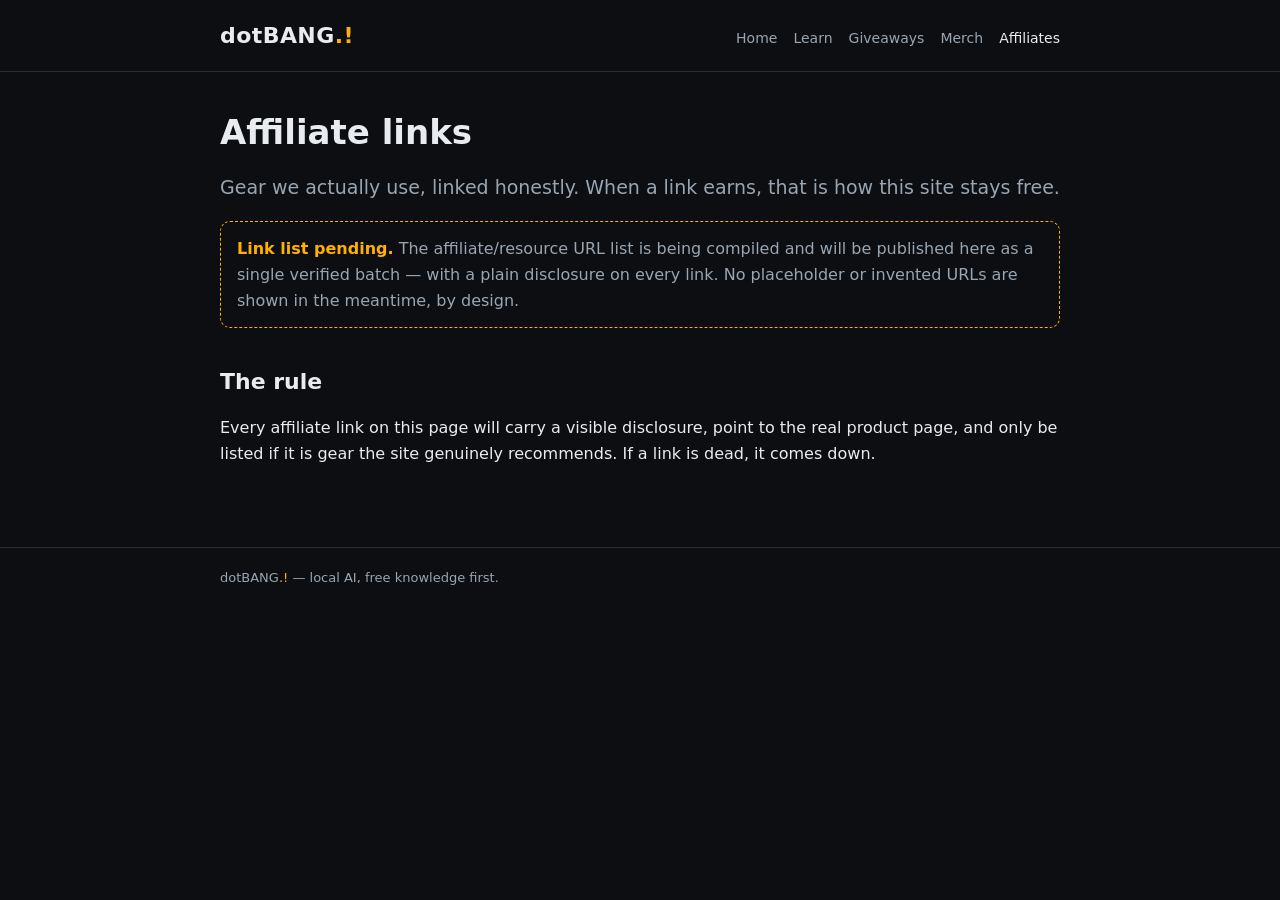
==== pages/affiliates.html @ d1166c60 "dotBANG scaffold: home, learn, affiliates, giveaways, merch + Pages deploy" ====
<!doctype html>
<html lang="en">
<head>
<meta charset="utf-8">
<meta name="viewport" content="width=device-width, initial-scale=1">
<title>Affiliate links — dotBANG</title>
<meta name="description" content="Affiliate links that support dotBANG. List pending compilation.">
<link rel="icon" type="image/svg+xml" href="../assets/favicon.svg">
<link rel="stylesheet" href="../assets/style.css">
</head>
<body>
<header class="site">
  <div class="wrap">
    <a class="brand" href="../index.html">dotBANG<span class="mark">.!</span></a>
    <nav>
      <a href="../index.html">Home</a>
      <a href="learn.html">Learn</a>
      <a href="giveaways.html">Giveaways</a>
      <a href="merch.html">Merch</a>
      <a href="affiliates.html" aria-current="page">Affiliates</a>
    </nav>
  </div>
</header>
<main class="wrap">
  <h1>Affiliate links</h1>
  <p class="lede">Gear we actually use, linked honestly. When a link earns, that is how this site stays free.</p>

  <div class="todo">
    <strong>Link list pending.</strong> The affiliate/resource URL list is being compiled and will be published here as a single verified batch — with a plain disclosure on every link. No placeholder or invented URLs are shown in the meantime, by design.
  </div>

  <h2>The rule</h2>
  <p>Every affiliate link on this page will carry a visible disclosure, point to the real product page, and only be listed if it is gear the site genuinely recommends. If a link is dead, it comes down.</p>
</main>
<footer class="site">
  <div class="wrap">dotBANG<span style="color:var(--accent)">.!</span> — local AI, free knowledge first.</div>
</footer>
</body>
</html>
---- assets/style.css ----
/* dotBANG — plain CSS, no framework, no build step. */
:root {
  --bg: #0c0e12;
  --panel: #14181f;
  --ink: #e8ecf1;
  --muted: #9aa5b1;
  --accent: #ffb000;
  --line: #262d38;
  --max: 880px;
}
* { box-sizing: border-box; }
body {
  margin: 0; background: var(--bg); color: var(--ink);
  font: 16px/1.6 system-ui, -apple-system, "Segoe UI", sans-serif;
}
a { color: var(--accent); }
.wrap { max-width: var(--max); margin: 0 auto; padding: 0 20px 64px; }
header.site {
  border-bottom: 1px solid var(--line);
  padding: 18px 0;
}
header.site .wrap { display: flex; align-items: baseline; gap: 16px; padding-bottom: 0; }
.brand { font-weight: 800; font-size: 22px; letter-spacing: .02em; color: var(--ink); text-decoration: none; }
.brand .mark { color: var(--accent); }
nav { margin-left: auto; display: flex; gap: 16px; flex-wrap: wrap; }
nav a { color: var(--muted); text-decoration: none; font-size: 14px; }
nav a:hover, nav a[aria-current="page"] { color: var(--ink); }
h1 { font-size: 34px; line-height: 1.2; margin: 40px 0 12px; }
h2 { font-size: 22px; margin: 36px 0 8px; }
.lede { font-size: 19px; color: var(--muted); }
.card {
  background: var(--panel); border: 1px solid var(--line);
  border-radius: 10px; padding: 16px 18px; margin: 14px 0;
}
.card h3 { margin: 0 0 6px; font-size: 17px; }
.card p { margin: 0; color: var(--muted); }
.todo {
  border: 1px dashed var(--accent); border-radius: 10px;
  padding: 14px 16px; color: var(--muted); margin: 14px 0;
}
.todo strong { color: var(--accent); }
footer.site { border-top: 1px solid var(--line); padding: 20px 0; color: var(--muted); font-size: 13px; }
code { background: var(--panel); padding: 1px 6px; border-radius: 4px; font-size: 14px; }
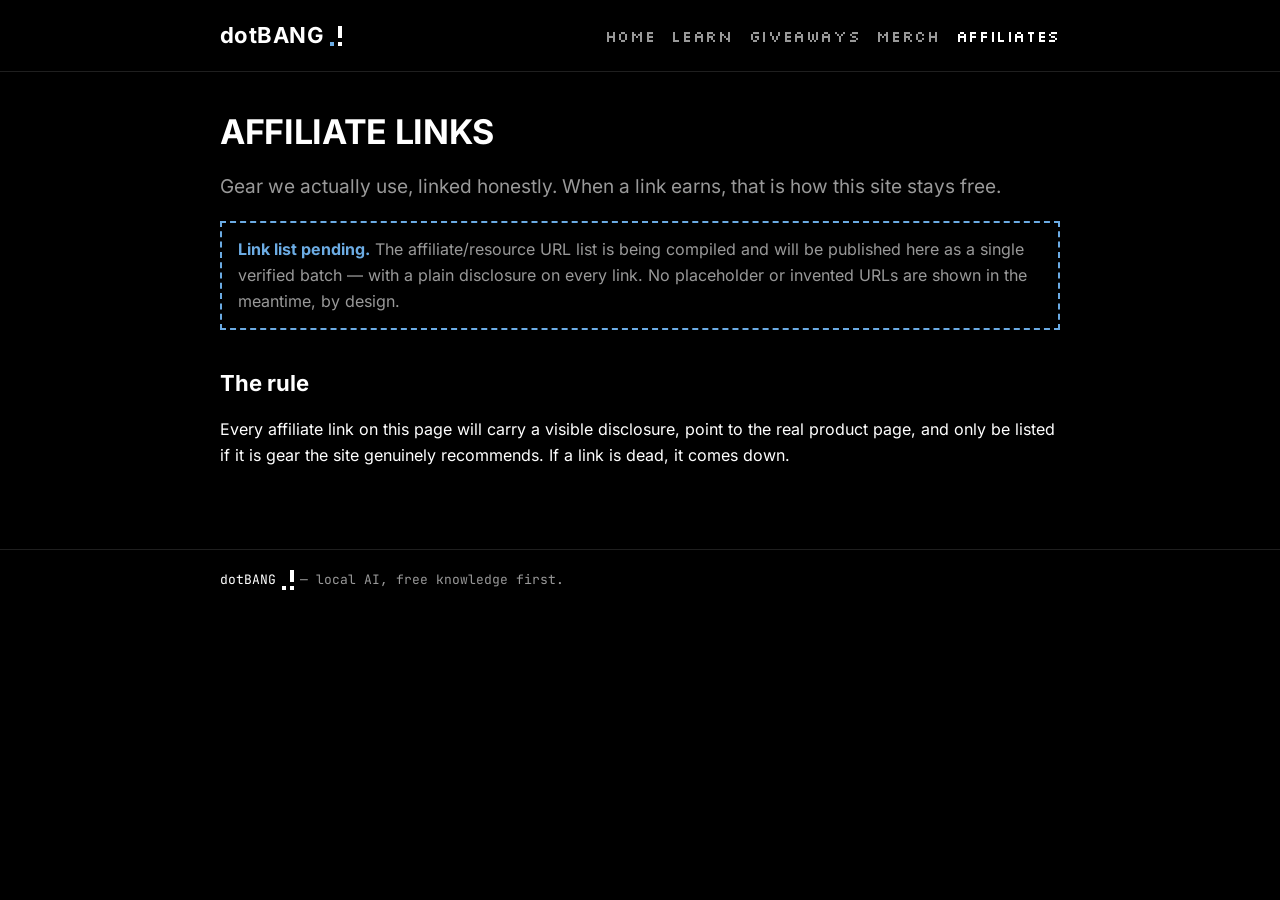
==== commit 5c057346: "Apply dotBANG palette tokens and ship the .! mark as a real asset Palette, per DOTBANG-DESIGN-LANGUA" ====
--- a/pages/affiliates.html
+++ b/pages/affiliates.html
@@ -3,6 +3,7 @@
 <head>
 <meta charset="utf-8">
 <meta name="viewport" content="width=device-width, initial-scale=1">
+<meta name="theme-color" content="#000000">
 <title>Affiliate links — dotBANG</title>
 <meta name="description" content="Affiliate links that support dotBANG. List pending compilation.">
 <link rel="icon" type="image/svg+xml" href="../assets/favicon.svg">
@@ -11,7 +12,7 @@
 <body>
 <header class="site">
   <div class="wrap">
-    <a class="brand" href="../index.html">dotBANG<span class="mark">.!</span></a>
+    <a class="brand" href="../index.html">dotBANG<img class="mark" src="../assets/brand/mark-signal.svg" width="12" height="20" alt=""></a>
     <nav>
       <a href="../index.html">Home</a>
       <a href="learn.html">Learn</a>
@@ -33,7 +34,10 @@
   <p>Every affiliate link on this page will carry a visible disclosure, point to the real product page, and only be listed if it is gear the site genuinely recommends. If a link is dead, it comes down.</p>
 </main>
 <footer class="site">
-  <div class="wrap">dotBANG<span style="color:var(--accent)">.!</span> — local AI, free knowledge first.</div>
+  <div class="wrap">
+    <span class="footer-brand">dotBANG<img class="mark" src="../assets/brand/mark.svg" width="12" height="20" alt=""></span>
+    <span>— local AI, free knowledge first.</span>
+  </div>
 </footer>
 </body>
 </html>
--- a/assets/style.css
+++ b/assets/style.css
@@ -1,43 +1,110 @@
-/* dotBANG — plain CSS, no framework, no build step. */
+/* dotBANG — plain CSS, no framework, no build step.
+   Palette, type and geometry follow DOTBANG-DESIGN-LANGUAGE-2026-11-04.md
+   (§2 tokens, §3.1 module grid, §3.4 type stack, §6 token diff).
+   Three values only: #000000 field, #FFFFFF ink, #6CACE4 signal.
+   Alpha steps of those three are allowed. No radius, no blur, no glow. */
+
+@font-face {
+  font-family: "Inter";
+  src: url("fonts/inter-latin-var.woff2") format("woff2");
+  font-weight: 400 700;
+  font-style: normal;
+  font-display: swap;
+}
+@font-face {
+  font-family: "JetBrains Mono";
+  src: url("fonts/jetbrains-mono-latin-var.woff2") format("woff2");
+  font-weight: 400 700;
+  font-style: normal;
+  font-display: swap;
+}
+@font-face {
+  font-family: "Silkscreen";
+  src: url("fonts/silkscreen-400-latin.woff2") format("woff2");
+  font-weight: 400;
+  font-style: normal;
+  font-display: swap;
+}
+@font-face {
+  font-family: "Silkscreen";
+  src: url("fonts/silkscreen-700-latin.woff2") format("woff2");
+  font-weight: 700;
+  font-style: normal;
+  font-display: swap;
+}
+
 :root {
-  --bg: #0c0e12;
-  --panel: #14181f;
-  --ink: #e8ecf1;
-  --muted: #9aa5b1;
-  --accent: #ffb000;
-  --line: #262d38;
-  --max: 880px;
+  --db-field: #000000;
+  --db-ink: #ffffff;
+  --db-signal: #6cace4;
+  --db-muted: rgba(255, 255, 255, .6);
+  --db-hairline: rgba(255, 255, 255, .12);
+  --db-fill: rgba(255, 255, 255, .06);
+  --db-max: 880px;
+  --db-step: 160ms;
 }
 * { box-sizing: border-box; }
 body {
-  margin: 0; background: var(--bg); color: var(--ink);
-  font: 16px/1.6 system-ui, -apple-system, "Segoe UI", sans-serif;
+  margin: 0; background: var(--db-field); color: var(--db-ink);
+  font: 16px/1.6 "Inter", sans-serif;
+  -webkit-font-smoothing: antialiased;
 }
-a { color: var(--accent); }
-.wrap { max-width: var(--max); margin: 0 auto; padding: 0 20px 64px; }
+a { color: var(--db-signal); text-decoration-thickness: 2px; text-underline-offset: 2px; }
+a:hover { color: var(--db-ink); }
+:focus-visible { outline: 2px solid var(--db-signal); outline-offset: 2px; }
+.wrap { max-width: var(--db-max); margin: 0 auto; padding: 0 20px 64px; }
 header.site {
-  border-bottom: 1px solid var(--line);
+  border-bottom: 1px solid var(--db-hairline);
   padding: 18px 0;
 }
-header.site .wrap { display: flex; align-items: baseline; gap: 16px; padding-bottom: 0; }
-.brand { font-weight: 800; font-size: 22px; letter-spacing: .02em; color: var(--ink); text-decoration: none; }
-.brand .mark { color: var(--accent); }
+header.site .wrap { display: flex; align-items: center; gap: 16px; row-gap: 12px; flex-wrap: wrap; padding-bottom: 0; }
+.brand {
+  font-weight: 800; font-size: 22px; letter-spacing: .02em;
+  color: var(--db-ink); text-decoration: none;
+  display: inline-flex; align-items: center; gap: 6px;
+}
+/* The mark is an asset, not two typed characters: fixed 12x20 on the 4px module. */
+.brand .mark, footer.site .mark { display: block; width: 12px; height: 20px; flex: none; }
 nav { margin-left: auto; display: flex; gap: 16px; flex-wrap: wrap; }
-nav a { color: var(--muted); text-decoration: none; font-size: 14px; }
-nav a:hover, nav a[aria-current="page"] { color: var(--ink); }
-h1 { font-size: 34px; line-height: 1.2; margin: 40px 0 12px; }
+nav a {
+  color: var(--db-muted); text-decoration: none;
+  font-family: "Silkscreen", monospace; font-size: 16px; font-weight: 400;
+  letter-spacing: .04em; text-transform: uppercase; line-height: 1;
+}
+nav a:hover, nav a[aria-current="page"] { color: var(--db-ink); }
+h1 { font-size: 34px; line-height: 1.2; margin: 40px 0 12px; letter-spacing: -.01em; text-transform: uppercase; }
 h2 { font-size: 22px; margin: 36px 0 8px; }
-.lede { font-size: 19px; color: var(--muted); }
+h3 { font-size: 17px; }
+.lede { font-size: 19px; color: var(--db-muted); }
 .card {
-  background: var(--panel); border: 1px solid var(--line);
-  border-radius: 10px; padding: 16px 18px; margin: 14px 0;
+  background: transparent; border: 1px solid var(--db-hairline);
+  border-radius: 0; padding: 16px 18px; margin: 14px 0;
 }
 .card h3 { margin: 0 0 6px; font-size: 17px; }
-.card p { margin: 0; color: var(--muted); }
+.card p { margin: 0; color: var(--db-muted); }
 .todo {
-  border: 1px dashed var(--accent); border-radius: 10px;
-  padding: 14px 16px; color: var(--muted); margin: 14px 0;
+  border: 2px dashed var(--db-signal); border-radius: 0;
+  padding: 14px 16px; color: var(--db-muted); margin: 14px 0;
 }
-.todo strong { color: var(--accent); }
-footer.site { border-top: 1px solid var(--line); padding: 20px 0; color: var(--muted); font-size: 13px; }
-code { background: var(--panel); padding: 1px 6px; border-radius: 4px; font-size: 14px; }
+.todo strong { color: var(--db-signal); }
+footer.site {
+  border-top: 1px solid var(--db-hairline); padding: 20px 0;
+  color: var(--db-muted); font-size: 13px;
+  font-family: "JetBrains Mono", monospace;
+}
+footer.site .wrap { display: flex; align-items: center; gap: 6px; flex-wrap: wrap; }
+.footer-brand { display: inline-flex; align-items: center; gap: 6px; color: var(--db-ink); }
+code {
+  background: var(--db-fill); border: 1px solid var(--db-hairline);
+  padding: 1px 6px; border-radius: 0;
+  font-family: "JetBrains Mono", monospace; font-size: 14px;
+}
+@media (prefers-reduced-motion: no-preference) {
+  a { transition: color var(--db-step) steps(2); }
+}
+@media (max-width: 560px) {
+  nav { margin-left: 0; flex: 1 0 100%; }
+}
+@media (prefers-reduced-motion: reduce) {
+  * { animation: none !important; transition: none !important; }
+}
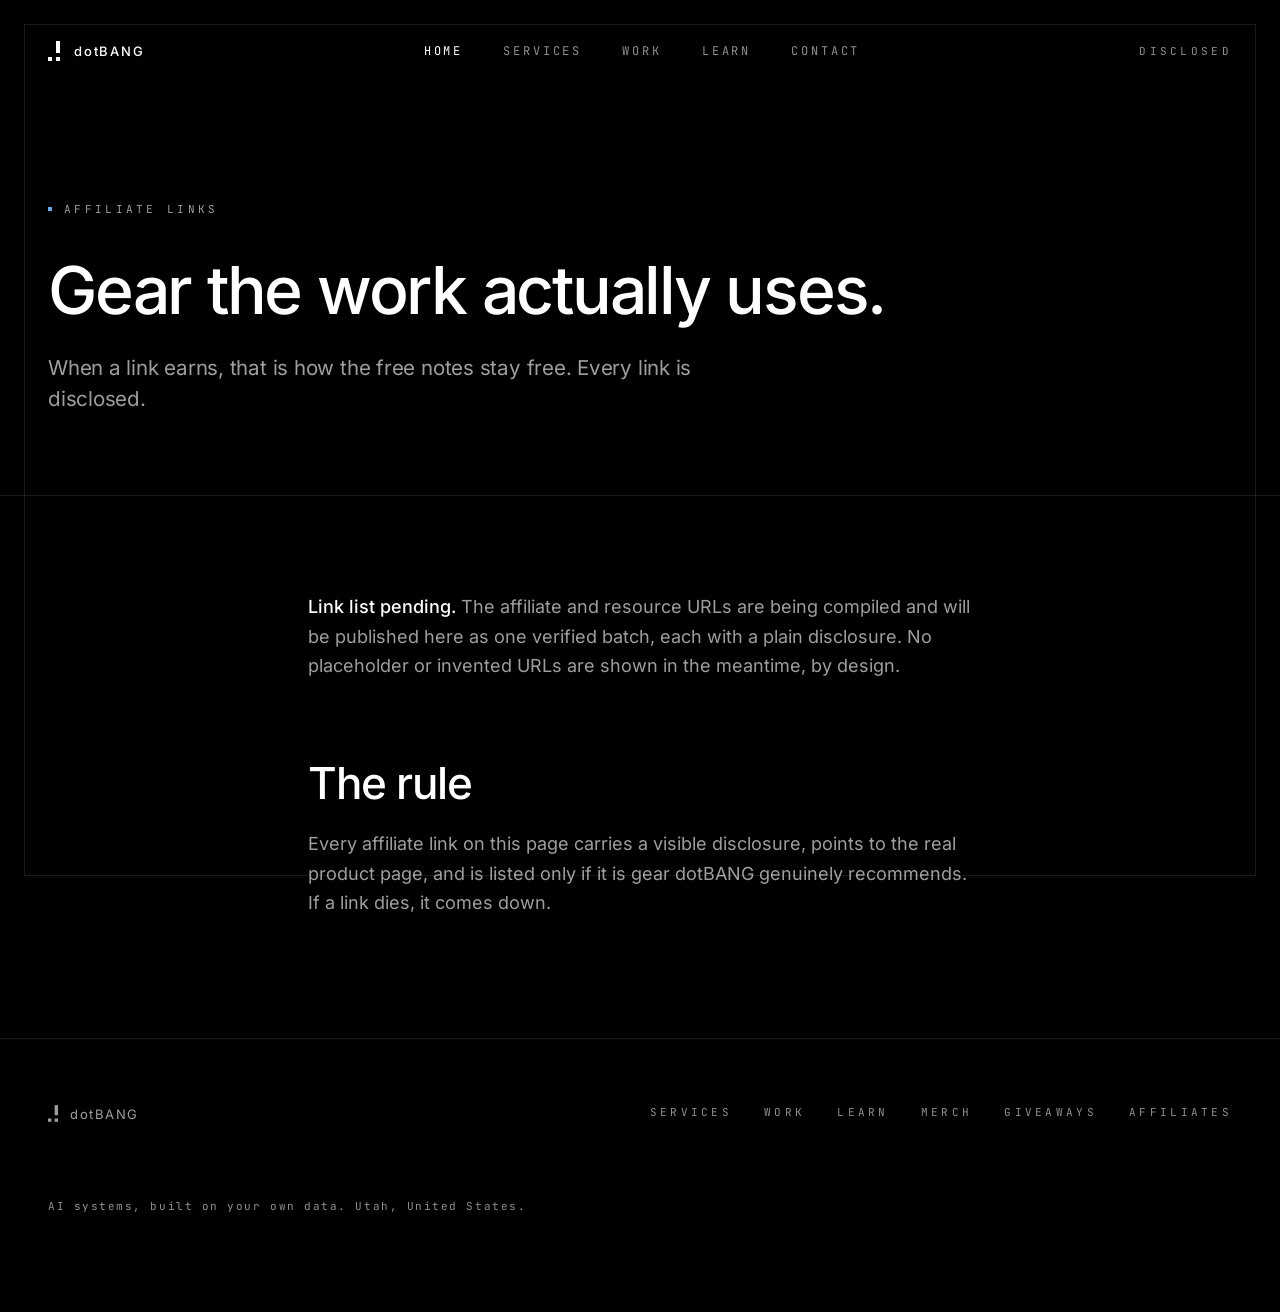
==== commit f29c5264: "Rebuild the site as the dotBANG consulting front door on DIR-06 Services, work and contact replace t" ====
--- a/pages/affiliates.html
+++ b/pages/affiliates.html
@@ -1,43 +1,68 @@
 <!doctype html>
-<html lang="en">
+<html lang="en" data-direction="DIR-06">
 <head>
 <meta charset="utf-8">
 <meta name="viewport" content="width=device-width, initial-scale=1">
-<meta name="theme-color" content="#000000">
 <title>Affiliate links — dotBANG</title>
-<meta name="description" content="Affiliate links that support dotBANG. List pending compilation.">
+<meta name="description" content="Affiliate links that support dotBANG. Every link disclosed, every link real.">
 <link rel="icon" type="image/svg+xml" href="../assets/favicon.svg">
-<link rel="stylesheet" href="../assets/style.css">
+<link rel="stylesheet" href="../assets/fonts/fonts.css">
+<link rel="stylesheet" href="../assets/base.css">
+<link rel="stylesheet" href="../assets/dir06.css">
+<link rel="stylesheet" href="../assets/site.css">
 </head>
-<body>
-<header class="site">
-  <div class="wrap">
-    <a class="brand" href="../index.html">dotBANG<img class="mark" src="../assets/brand/mark-signal.svg" width="12" height="20" alt=""></a>
-    <nav>
+<body class="blackout">
+
+<div class="viewfinder" aria-hidden="true"></div>
+
+<header class="site-head">
+  <div class="head-in">
+    <a class="brand" href="../index.html" aria-label="dotBANG home">
+      <svg class="mark" viewBox="0 0 12 20" aria-hidden="true"><rect class="m-dot m-dot-a" x="0" y="16" width="4" height="4"/><rect class="m-stem" x="8" y="0" width="4" height="12"/><rect class="m-dot m-dot-b" x="8" y="16" width="4" height="4"/></svg>
+      <span class="wordmark">dotBANG</span>
+    </a>
+    <nav class="nav" aria-label="Primary">
       <a href="../index.html">Home</a>
+      <a href="services.html">Services</a>
+      <a href="work.html">Work</a>
       <a href="learn.html">Learn</a>
-      <a href="giveaways.html">Giveaways</a>
-      <a href="merch.html">Merch</a>
-      <a href="affiliates.html" aria-current="page">Affiliates</a>
+      <a href="../index.html#contact">Contact</a>
     </nav>
+    <span class="chip">DISCLOSED</span>
   </div>
 </header>
-<main class="wrap">
-  <h1>Affiliate links</h1>
-  <p class="lede">Gear we actually use, linked honestly. When a link earns, that is how this site stays free.</p>
 
-  <div class="todo">
-    <strong>Link list pending.</strong> The affiliate/resource URL list is being compiled and will be published here as a single verified batch — with a plain disclosure on every link. No placeholder or invented URLs are shown in the meantime, by design.
+<main>
+  <section class="page-hero">
+    <p class="eyebrow"><span class="eyebrow-dot" aria-hidden="true"></span>Affiliate links</p>
+    <h1>Gear the work actually uses.</h1>
+    <p class="lede">When a link earns, that is how the free notes stay free. Every link is disclosed.</p>
+  </section>
+
+  <div class="prose">
+    <p><strong>Link list pending.</strong> The affiliate and resource URLs are being compiled and will be published here as one verified batch, each with a plain disclosure. No placeholder or invented URLs are shown in the meantime, by design.</p>
+    <h2>The rule</h2>
+    <p>Every affiliate link on this page carries a visible disclosure, points to the real product page, and is listed only if it is gear dotBANG genuinely recommends. If a link dies, it comes down.</p>
   </div>
+</main>
 
-  <h2>The rule</h2>
-  <p>Every affiliate link on this page will carry a visible disclosure, point to the real product page, and only be listed if it is gear the site genuinely recommends. If a link is dead, it comes down.</p>
-</main>
 <footer class="site">
-  <div class="wrap">
-    <span class="footer-brand">dotBANG<img class="mark" src="../assets/brand/mark.svg" width="12" height="20" alt=""></span>
-    <span>— local AI, free knowledge first.</span>
+  <div class="foot-in">
+    <div class="foot-brand">
+      <svg class="mark" viewBox="0 0 12 20" aria-hidden="true"><rect class="m-dot m-dot-a" x="0" y="16" width="4" height="4"/><rect class="m-stem" x="8" y="0" width="4" height="12"/><rect class="m-dot m-dot-b" x="8" y="16" width="4" height="4"/></svg>
+      dotBANG
+    </div>
+    <div class="foot-links">
+      <a href="services.html">Services</a>
+      <a href="work.html">Work</a>
+      <a href="learn.html">Learn</a>
+      <a href="merch.html">Merch</a>
+      <a href="giveaways.html">Giveaways</a>
+      <a href="affiliates.html">Affiliates</a>
+    </div>
+    <p class="foot-note">AI systems, built on your own data. Utah, United States.</p>
   </div>
 </footer>
+
 </body>
 </html>
--- a/assets/fonts/fonts.css
+++ b/assets/fonts/fonts.css
@@ -0,0 +1,8 @@
+/* dotBANG — webfonts (subset copied from the 2026-11-05 brand pack, OFL-1.1).
+   Inter: body + display. JetBrains Mono: labels, data, code. No third face. */
+@font-face{font-family:"Inter";font-style:normal;font-weight:400;font-display:block;src:url(inter-400-latin.woff2) format("woff2")}
+@font-face{font-family:"Inter";font-style:normal;font-weight:500;font-display:block;src:url(inter-500-latin.woff2) format("woff2")}
+@font-face{font-family:"Inter";font-style:normal;font-weight:600;font-display:block;src:url(inter-600-latin.woff2) format("woff2")}
+@font-face{font-family:"Inter";font-style:normal;font-weight:700;font-display:block;src:url(inter-700-latin.woff2) format("woff2")}
+@font-face{font-family:"JetBrains Mono";font-style:normal;font-weight:400;font-display:block;src:url(jetbrains-mono-400-latin.woff2) format("woff2")}
+@font-face{font-family:"JetBrains Mono";font-style:normal;font-weight:700;font-display:block;src:url(jetbrains-mono-700-latin.woff2) format("woff2")}
--- a/assets/base.css
+++ b/assets/base.css
@@ -0,0 +1,64 @@
+/* ==========================================================================
+   dotBANG direction pack — shared base
+   Reset + the canonical sample-page content. Directions override everything
+   visual; nothing here picks a look. Three colours only, ever:
+     #000000 field · #FFFFFF ink · #6CACE4 signal
+   ========================================================================== */
+
+*,*::before,*::after{box-sizing:border-box}
+html{-webkit-text-size-adjust:100%}
+body{margin:0;background:#000;color:#fff;font-family:"Inter",sans-serif;font-size:16px;line-height:1.6;
+     -webkit-font-smoothing:antialiased;text-rendering:optimizeLegibility}
+img,svg{display:block;max-width:100%}
+a{color:inherit;text-decoration:none}
+h1,h2,h3,h4,p,ul,ol{margin:0}
+ul{list-style:none;padding:0}
+button{font:inherit;color:inherit;background:none;border:0;cursor:pointer}
+
+/* the mark: exact 4-unit module geometry, 3 modules wide x 5 tall */
+.mark{width:12px;height:20px;fill:currentColor;flex:0 0 auto}
+.mark .m-dot{fill:currentColor}
+.mark.accent-dot .m-dot-a{fill:#6CACE4}
+
+/* content is identical in every direction; directions decide treatment */
+.wrap{width:100%}
+.deco{display:none}          /* decorative layers off unless a direction asks */
+.sr{position:absolute;width:1px;height:1px;overflow:hidden;clip-path:inset(50%);white-space:nowrap}
+
+/* the sample page skeleton — no appearance decisions here */
+.shell{display:block}
+.site-head{}
+.brand{display:inline-flex;align-items:center;gap:8px}
+.brand .wordmark{}
+.nav{}
+.nav a{}
+.chip{}
+.ticker{}
+main{}
+.hero{}
+.hero-copy{}
+.eyebrow{}
+h1{}
+.lede{}
+.cta{display:flex;gap:12px;flex-wrap:wrap}
+.btn{}
+.hero-panel{}
+.panel-head{}
+.spec{display:flex;justify-content:space-between;gap:16px}
+.spec dt{}
+.spec dd{margin:0}
+.hero-mark{}
+.stats{}
+.stat{}
+.stat .n{}
+.stat .k{}
+.entries{}
+.card{}
+.card .ico{}
+.card h3{}
+.card p{}
+.card .more{}
+.callout{}
+.callout strong{}
+footer.site{}
+.foot-links{}
--- a/assets/dir06.css
+++ b/assets/dir06.css
@@ -0,0 +1,238 @@
+/* ==========================================================================
+   dotBANG — DIR-06 BLACKOUT, refinement 2026-11-05
+   Keep: face (Inter), the space system (96/160px rhythm), the one-hairline
+   restraint, the mark-as-subject composition.
+   Rebuild: the SIZE of the letters. This file replaces the ad-hoc pixel values
+   in dir-06.css with a declared type scale (4 display steps, 5 text steps,
+   3 label steps) and applies it. Nothing else about the direction changes.
+
+   Palette: field #000000 · ink #FFFFFF · signal #6CACE4
+   Module 4px · rhythm 8px · radius 0 · no blur · no gradient
+   ========================================================================== */
+
+:root{
+  --field:#000000;
+  --ink:#FFFFFF;
+  --signal:#6CACE4;
+  --ink-56:rgba(255,255,255,.56);
+  --ink-62:rgba(255,255,255,.62);
+  --ink-12:rgba(255,255,255,.12);
+  --ink-10:rgba(255,255,255,.10);
+  --ink-28:rgba(255,255,255,.28);
+
+  /* ---------------------------------------------------------------------
+     T-01 … T-04  DISPLAY RAMP — ratio 1.5 between steps, referenced at the
+     1440x900 canvas where the pack is judged: 150 / 100 / 66 / 44 px.
+     A display line is sized to FILL ITS MEASURE (92–97%), so T-01 is
+     container-relative with the ramp's top step as its ceiling; the step
+     below is what the ratio says, not what the string happens to need.
+     --------------------------------------------------------------------- */
+  --t01-display-1: min(13.2cqw, 150px);  /* hero statement — fills the measure */
+  --t02-display-2: clamp(64px, 8.4vw, 100px);   /* numbers */
+  --t03-display-3: clamp(44px, 5.6vw, 66px);    /* callout */
+  --t04-display-4: clamp(30px, 3.7vw, 44px);    /* card titles */
+
+  /* T-05 … T-09  TEXT RAMP — ratio ~1.14. Body floor is 16px (a11y),
+     the 18px step is the body default, 22px is the lead. */
+  --t05-lead: clamp(19px, 1.6vw, 22px);
+  --t06-body-l: 18px;
+  --t07-body: 16px;
+  --t08-body-s: 14px;
+  --t09-caption: 13px;
+
+  /* T-10 … T-12  LABEL RAMP — mono only, tracking is inverse to size.
+     The old file used 8px and 9px here; 8px mono is not a size, it is a
+     decoration. Floor is 11px. */
+  --t10-label: 13px;
+  --t11-label-s: 12px;
+  --t12-micro: 11px;
+
+  /* tracking per step — display tightens, labels open */
+  --tr-01:-.048em; --tr-02:-.042em; --tr-03:-.034em; --tr-04:-.026em;
+  --tr-05:-.011em; --tr-06:-.006em; --tr-07:0;      --tr-08:0;
+  --tr-10:.20em;   --tr-11:.24em;   --tr-12:.30em;
+
+  /* line-height per step */
+  --lh-01:.86; --lh-02:.90; --lh-03:.95; --lh-04:1.00;
+  --lh-05:1.50; --lh-06:1.65; --lh-07:1.70; --lh-08:1.70;
+  --lh-10:1.20; --lh-11:1.20; --lh-12:1.20;
+}
+
+html,body{background:var(--field);color:var(--ink);font-family:"Inter",sans-serif;
+  font-size:var(--t07-body);line-height:var(--lh-07)}
+::selection{background:var(--signal);color:#000}
+
+/* a viewfinder hairline: the one device carried over from the content
+   language, so the site and the feed read as one system. Not a frame of
+   decoration — 1px, 10% ink, inset one module-set. */
+.viewfinder{position:fixed;inset:24px;border:1px solid var(--ink-10);
+  pointer-events:none;z-index:40}
+
+/* ---- header ---- */
+.site-head{position:absolute;top:0;left:0;right:0;z-index:10}
+.head-in{max-width:1280px;margin:0 auto;padding:40px 48px;display:flex;align-items:center;
+  justify-content:space-between}
+.brand{display:flex;align-items:center;gap:14px}
+.brand .mark{width:12px;height:20px}
+.brand .wordmark{font-size:var(--t09-caption);letter-spacing:.24em;text-transform:uppercase;
+  font-weight:500}
+.nav{display:flex;gap:40px}
+.nav a{font-family:"JetBrains Mono",monospace;font-size:var(--t11-label-s);
+  letter-spacing:var(--tr-11);text-transform:uppercase;color:var(--ink-56)}
+.nav a:first-child{color:var(--ink)}
+.nav a:hover{color:var(--ink)}
+.chip{font-family:"JetBrains Mono",monospace;font-size:var(--t12-micro);
+  letter-spacing:var(--tr-12);color:var(--ink-56)}
+
+/* ---- hero: the sentence is the composition ---- */
+/* the sentence is the composition. Capped at 960px so the block does not
+   float in a void on very tall viewports (and so a full-page capture is a
+   true picture of the page rather than one stretched viewport). */
+.hero{min-height:min(100vh,960px);display:flex;align-items:center;
+  border-bottom:1px solid var(--ink-10)}
+.hero-in{max-width:1280px;margin:0 auto;padding:136px 48px 96px;width:100%;
+  display:flex;flex-direction:column;align-items:center;text-align:center}
+/* the type scale is container-relative so a display line fills its measure
+   at every canvas size; these are the container query contexts it measures. */
+.hero-copy{display:flex;flex-direction:column;align-items:center;width:100%;
+  container-type:inline-size}
+
+.eyebrow{font-family:"JetBrains Mono",monospace;font-size:var(--t12-micro);
+  letter-spacing:var(--tr-12);text-transform:uppercase;color:var(--ink-62);
+  margin-bottom:56px;display:flex;align-items:center;gap:12px}
+/* the accent, once per page: 4x4 on the module grid. Legal state 2. */
+.eyebrow-dot{display:inline-block;width:4px;height:4px;background:var(--signal);
+  flex:0 0 auto}
+
+/* T-01. This is the change: the headline is the page, not a caption on it. */
+h1{font-size:var(--t01-display-1);font-weight:500;line-height:var(--lh-01);
+  letter-spacing:var(--tr-01);margin:0 0 56px;max-width:100%;
+  font-feature-settings:"ss01","cv05"}
+h1 .ln{display:inline;white-space:nowrap}
+/* two lines at desktop, three at mobile: the break is a composition decision,
+   declared, not left to the browser's wrapping */
+.br-desk{display:inline}
+h1 .hl{color:var(--ink)}
+/* the mark closes the sentence at cap height — it is the punctuation of
+   the statement, at the same optical weight as the type around it. */
+h1 .punct{display:inline-block;width:.42em;height:.70em;margin-left:.02em;
+  vertical-align:-.02em;fill:var(--ink)}
+h1 .punct .m-dot-a{fill:var(--signal)}
+
+.lede{font-size:var(--t05-lead);line-height:var(--lh-05);color:var(--ink-62);
+  max-width:42ch;margin-bottom:56px;letter-spacing:var(--tr-05)}
+.cta{display:flex;gap:40px;align-items:center}
+.btn{font-family:"JetBrains Mono",monospace;font-size:var(--t11-label-s);
+  letter-spacing:var(--tr-11);text-transform:uppercase;color:var(--ink);
+  padding:0 0 10px;border-bottom:1px solid var(--ink-28)}
+.btn-ghost{color:var(--ink-56)}
+.btn:hover{border-bottom-color:var(--signal);color:var(--ink)}
+
+.hero-panel{position:absolute;right:48px;bottom:96px;width:240px;text-align:left;
+  border-left:1px solid rgba(255,255,255,.16);padding-left:16px}
+.panel-head{display:flex;justify-content:space-between;font-family:"JetBrains Mono",monospace;
+  font-size:var(--t12-micro);letter-spacing:var(--tr-12);color:var(--ink-56);
+  margin-bottom:16px;text-transform:uppercase}
+.panel-code{display:none}
+.spec{display:flex;justify-content:space-between;gap:8px;padding:6px 0}
+.spec dt{font-family:"JetBrains Mono",monospace;font-size:var(--t12-micro);
+  letter-spacing:.14em;text-transform:uppercase;color:var(--ink-56)}
+.spec dd{font-size:var(--t08-body-s);color:var(--ink-62);
+  font-family:"JetBrains Mono",monospace;text-align:right;margin:0}
+.panel-note{font-family:"JetBrains Mono",monospace;font-size:var(--t12-micro);
+  color:var(--ink-56);margin-top:16px;letter-spacing:.1em}
+
+/* the old 240px hero mark is retired: the mark is now the sentence's
+   final glyph (h1 .punct), which is the same idea at a size the page
+   can carry. Kept in the DOM for the reduced-motion reveal. */
+.hero-mark{display:none}
+
+/* ---- numbers, spoken at display scale ---- */
+.stats{border-bottom:1px solid var(--ink-10)}
+.stats-in{max-width:1280px;margin:0 auto;padding:120px 48px;display:grid;
+  grid-template-columns:repeat(3,1fr);gap:48px}
+.stat .n{display:block;font-size:var(--t02-display-2);font-weight:400;
+  letter-spacing:var(--tr-02);line-height:1;font-variant-numeric:tabular-nums;
+  color:var(--ink)}
+.stat .k{display:block;font-family:"JetBrains Mono",monospace;font-size:var(--t11-label-s);
+  letter-spacing:var(--tr-11);text-transform:uppercase;color:var(--ink-56);margin-top:24px}
+
+/* ---- entries ---- */
+.entries{max-width:1280px;margin:0 auto;padding:160px 48px}
+.section-h{font-family:"JetBrains Mono",monospace;font-size:var(--t10-label);
+  font-weight:400;letter-spacing:var(--tr-10);text-transform:uppercase;
+  color:var(--ink-56);margin-bottom:64px}
+.cards{display:grid;grid-template-columns:1fr;gap:0;max-width:820px}
+.card{padding:48px 0;border-top:1px solid var(--ink-12);display:grid;
+  grid-template-columns:1fr auto;gap:16px;align-items:start}
+.card:last-child{border-bottom:1px solid var(--ink-12)}
+.card .ico{display:none}
+.card h3{font-size:var(--t04-display-4);font-weight:500;letter-spacing:var(--tr-04);
+  line-height:var(--lh-04);margin-bottom:16px;grid-column:1}
+.card p{font-size:var(--t06-body-l);line-height:var(--lh-06);color:var(--ink-62);
+  max-width:52ch;grid-column:1}
+.card .more{grid-column:2;grid-row:1/3;align-self:center;font-family:"JetBrains Mono",monospace;
+  font-size:var(--t11-label-s);letter-spacing:var(--tr-11);text-transform:uppercase;
+  color:var(--ink-56);border-bottom:1px solid rgba(255,255,255,.24);padding-bottom:4px}
+.card .more::after{content:" →"}
+.card h3 a:hover,.card .more:hover{color:var(--signal);border-color:var(--signal)}
+
+/* ---- callout ---- */
+.callout-wrap{max-width:1280px;margin:0 auto;padding:0 48px 160px}
+.callout{max-width:900px}
+.callout strong{display:block;font-family:"JetBrains Mono",monospace;font-size:var(--t10-label);
+  font-weight:400;letter-spacing:var(--tr-10);text-transform:uppercase;
+  color:var(--signal);margin-bottom:32px}
+.callout p{font-size:var(--t03-display-3);line-height:1.08;color:var(--ink);
+  letter-spacing:var(--tr-03);max-width:22ch}
+
+/* ---- footer ---- */
+footer.site{border-top:1px solid var(--ink-10);padding:64px 0 96px}
+.foot-in{max-width:1280px;margin:0 auto;padding:0 48px;display:grid;
+  grid-template-columns:1fr auto;gap:32px}
+.foot-brand{display:flex;align-items:center;gap:12px;font-size:var(--t09-caption);
+  letter-spacing:.16em;text-transform:uppercase;color:var(--ink-62)}
+.foot-brand .mark{width:10px;height:17px}
+.foot-links{display:flex;gap:32px}
+.foot-links a{font-family:"JetBrains Mono",monospace;font-size:var(--t12-micro);
+  letter-spacing:var(--tr-12);text-transform:uppercase;color:var(--ink-56)}
+.foot-links a:hover{color:var(--ink)}
+.foot-note{grid-column:1/-1;font-family:"JetBrains Mono",monospace;
+  font-size:var(--t12-micro);letter-spacing:.14em;color:var(--ink-56);margin-top:40px}
+
+/* motion: two steps, then stillness — unchanged in behaviour, retimed to the
+   new scale so the statement arrives before the eye has finished reading it */
+@keyframes step-in{from{opacity:0}to{opacity:1}}
+@keyframes step-up{from{opacity:0;transform:translateY(8px)}to{opacity:1;transform:none}}
+h1{animation:step-in .52s steps(2) both}
+.lede{animation:step-up .52s steps(2) .10s both}
+
+@media (max-width:900px){
+  .viewfinder{inset:12px}
+  .head-in{padding:24px 20px 16px;flex-wrap:wrap;gap:12px;row-gap:14px}
+  .brand .wordmark{font-size:13px}
+  .chip{order:2;font-size:var(--t12-micro)}
+  .nav{order:3;flex-basis:100%;gap:18px;row-gap:10px;max-width:100%}
+  .nav a{font-size:var(--t12-micro);letter-spacing:.14em}
+  .hero-in{padding:96px 20px 72px}
+  .eyebrow{margin-bottom:40px;font-size:var(--t12-micro);letter-spacing:.24em}
+  h1{margin-bottom:40px;line-height:.94;font-size:min(19.6cqw,196px)}
+  h1 .ln{display:block}
+  .br-desk{display:none}
+  h1 .punct{margin-left:.12em}
+  .lede{font-size:var(--t06-body-l);margin-bottom:40px;max-width:100%}
+  .cta{gap:28px;flex-wrap:wrap}
+  .hero-panel{position:static;width:100%;margin-top:56px;border-left:0;
+    border-top:1px solid rgba(255,255,255,.16);padding:20px 0 0}
+  .spec{display:grid;grid-template-columns:88px 1fr;gap:12px;justify-content:initial}
+  .spec dd{text-align:left}
+  .stats-in{grid-template-columns:1fr;gap:40px;padding:72px 20px}
+  .entries{padding:88px 20px}
+  .card{grid-template-columns:1fr;padding:40px 0}
+  .card .more{grid-column:1;grid-row:auto;margin-top:12px;justify-self:start}
+  .callout-wrap{padding:0 20px 104px}
+  .callout p{font-size:var(--t04-display-4);max-width:100%}
+  .foot-in{grid-template-columns:1fr;padding:0 20px}
+  .foot-links{flex-wrap:wrap;gap:18px}
+}
+@media (prefers-reduced-motion:reduce){*{animation:none!important;transition:none!important}}
--- a/assets/site.css
+++ b/assets/site.css
@@ -0,0 +1,126 @@
+/* ==========================================================================
+   dotBANG site — page-level blocks on top of DIR-06 BLACKOUT.
+   Consumes the 2026-11-05 brand pack: type scale, spacing rhythm, hairlines
+   and the three-colour palette come from assets/dir06.css. Nothing here
+   introduces a new colour, a radius, a gradient or a shadow.
+   ========================================================================== */
+
+/* ---- brand casing: the wordmark is written dotBANG, never set in caps.
+   Tyler's rule (2026-11-05): dot lowercase, BANG uppercase, .! in code.
+   The pack's uppercase+tracking treatment is overridden here, not in dir06.css,
+   so the vendored pack file stays byte-identical to its source. ---- */
+.brand .wordmark{text-transform:none;letter-spacing:.14em}
+.foot-brand{text-transform:none;letter-spacing:.12em}
+
+/* ---- inner pages: a page statement, not a hero ---- */
+.page-hero{max-width:1280px;margin:0 auto;padding:200px 48px 80px;
+  border-bottom:1px solid var(--ink-10)}
+.page-hero .eyebrow{margin-bottom:40px}
+.page-hero h1{font-size:var(--t03-display-3);line-height:var(--lh-03);
+  letter-spacing:var(--tr-03);margin:0 0 32px;max-width:24ch}
+.page-hero .lede{margin-bottom:0;max-width:56ch}
+
+/* ---- prose ---- */
+.prose{max-width:760px;margin:0 auto;padding:96px 48px}
+.prose h2{font-size:var(--t04-display-4);font-weight:500;letter-spacing:var(--tr-04);
+  line-height:var(--lh-04);margin:80px 0 24px}
+.prose h2:first-child{margin-top:0}
+.prose h3{font-family:"JetBrains Mono",monospace;font-size:var(--t10-label);
+  font-weight:400;letter-spacing:var(--tr-10);text-transform:uppercase;
+  color:var(--ink-56);margin:56px 0 20px}
+.prose p{font-size:var(--t06-body-l);line-height:var(--lh-06);color:var(--ink-62);
+  margin:0 0 24px;max-width:68ch}
+.prose p strong{color:var(--ink);font-weight:500}
+.prose ul,.prose ol{margin:0 0 24px;padding:0 0 0 0;max-width:68ch}
+.prose li{font-size:var(--t06-body-l);line-height:var(--lh-06);color:var(--ink-62);
+  padding:10px 0 10px 24px;border-top:1px solid var(--ink-10);position:relative}
+.prose li::before{content:"—";position:absolute;left:0;color:var(--signal)}
+.prose ol{counter-reset:n}
+.prose ol li{counter-increment:n}
+.prose ol li::before{content:counter(n,decimal-leading-zero);font-family:"JetBrains Mono",monospace;
+  font-size:var(--t12-micro);color:var(--ink-56)}
+.prose a{color:var(--ink);border-bottom:1px solid var(--ink-28);padding-bottom:1px}
+.prose a:hover{color:var(--signal);border-color:var(--signal)}
+.prose .note{font-family:"JetBrains Mono",monospace;font-size:var(--t12-micro);
+  letter-spacing:.12em;color:var(--ink-56);text-transform:uppercase;margin:48px 0 0}
+
+/* ---- services ---- */
+.svc-grid{display:grid;grid-template-columns:repeat(3,1fr);gap:0;
+  border-top:1px solid var(--ink-12)}
+.svc{padding:48px 32px 48px 0;border-bottom:1px solid var(--ink-12)}
+.svc + .svc{padding-left:32px;border-left:1px solid var(--ink-10)}
+.svc .num{display:block;font-family:"JetBrains Mono",monospace;font-size:var(--t12-micro);
+  letter-spacing:var(--tr-12);color:var(--signal);margin-bottom:24px}
+.svc h3{font-size:var(--t04-display-4);font-weight:500;letter-spacing:var(--tr-04);
+  line-height:var(--lh-04);margin:0 0 20px}
+.svc p{font-size:var(--t07-body);line-height:var(--lh-07);color:var(--ink-62);margin:0 0 20px}
+.svc dl{margin:0}
+.svc dt{font-family:"JetBrains Mono",monospace;font-size:var(--t12-micro);
+  letter-spacing:.14em;text-transform:uppercase;color:var(--ink-56);
+  padding-top:12px;border-top:1px solid var(--ink-10)}
+.svc dd{margin:4px 0 0;font-family:"JetBrains Mono",monospace;
+  font-size:var(--t12-micro);color:var(--ink-62);letter-spacing:.06em}
+
+/* ---- fact table ---- */
+.facts{width:100%;border-collapse:collapse;margin:0 0 32px}
+.facts th,.facts td{text-align:left;vertical-align:top;padding:16px 24px 16px 0;
+  border-top:1px solid var(--ink-12);font-size:var(--t07-body);line-height:var(--lh-07)}
+.facts th{font-family:"JetBrains Mono",monospace;font-size:var(--t12-micro);
+  font-weight:400;letter-spacing:.14em;text-transform:uppercase;color:var(--ink-56);
+  width:34%}
+.facts td{color:var(--ink-62)}
+.facts td strong{color:var(--ink);font-weight:500}
+
+/* ---- case study ---- */
+.case-top{max-width:1280px;margin:0 auto;padding:200px 48px 0}
+.case-top .tag{display:inline-block;font-family:"JetBrains Mono",monospace;
+  font-size:var(--t12-micro);letter-spacing:var(--tr-12);text-transform:uppercase;
+  color:var(--signal);border:1px solid rgba(108,172,228,.4);padding:8px 12px;
+  margin-bottom:40px}
+.case-top h1{font-size:var(--t03-display-3);line-height:var(--lh-03);
+  letter-spacing:var(--tr-03);margin:0 0 32px;max-width:26ch}
+.case-top .lede{max-width:52ch}
+
+/* ---- contact ---- */
+.contact{border-top:1px solid var(--ink-10);background:var(--field)}
+.contact-in{max-width:1280px;margin:0 auto;padding:160px 48px}
+.contact h2{font-size:var(--t03-display-3);line-height:var(--lh-03);
+  letter-spacing:var(--tr-03);margin:0 0 32px;max-width:20ch}
+.contact p{font-size:var(--t06-body-l);line-height:var(--lh-06);color:var(--ink-62);
+  max-width:52ch;margin:0 0 56px}
+.contact-links{display:grid;grid-template-columns:1fr 1fr;gap:0;
+  border-top:1px solid var(--ink-12);max-width:820px}
+.contact-links a{display:block;padding:32px 32px 32px 0;border-bottom:1px solid var(--ink-12);
+  font-size:var(--t04-display-4);font-weight:500;letter-spacing:var(--tr-04);
+  line-height:var(--lh-04)}
+.contact-links a + a{padding-left:32px;border-left:1px solid var(--ink-10)}
+.contact-links a span{display:block;font-family:"JetBrains Mono",monospace;
+  font-size:var(--t12-micro);letter-spacing:.14em;text-transform:uppercase;
+  color:var(--ink-56);margin-top:12px}
+.contact-links a:hover{color:var(--signal)}
+.contact-links a:hover span{color:var(--ink-62)}
+
+/* ---- misc ---- */
+.inline-link{font-family:"JetBrains Mono",monospace;font-size:var(--t11-label-s);
+  letter-spacing:var(--tr-11);text-transform:uppercase;color:var(--ink-56);
+  border-bottom:1px solid rgba(255,255,255,.24);padding-bottom:4px}
+.inline-link:hover{color:var(--signal);border-color:var(--signal)}
+.plain-list{list-style:none;padding:0;margin:0}
+.plain-list li{border-top:1px solid var(--ink-10);padding:20px 0}
+
+@media (max-width:900px){
+  .page-hero{padding:140px 20px 56px}
+  .case-top{padding:140px 20px 0}
+  .prose{padding:64px 20px}
+  .prose h2{font-size:var(--t04-display-4);margin-top:56px}
+  .svc-grid{grid-template-columns:1fr}
+  .svc{padding:40px 0}
+  .svc + .svc{padding-left:0;border-left:0}
+  .facts th{width:auto;display:block;padding-bottom:4px}
+  .facts td{display:block;padding-top:4px}
+  .facts tr{display:block;border-top:1px solid var(--ink-12);padding:16px 0}
+  .facts th,.facts td{border-top:0}
+  .contact-in{padding:96px 20px}
+  .contact-links{grid-template-columns:1fr}
+  .contact-links a + a{padding-left:0;border-left:0}
+}
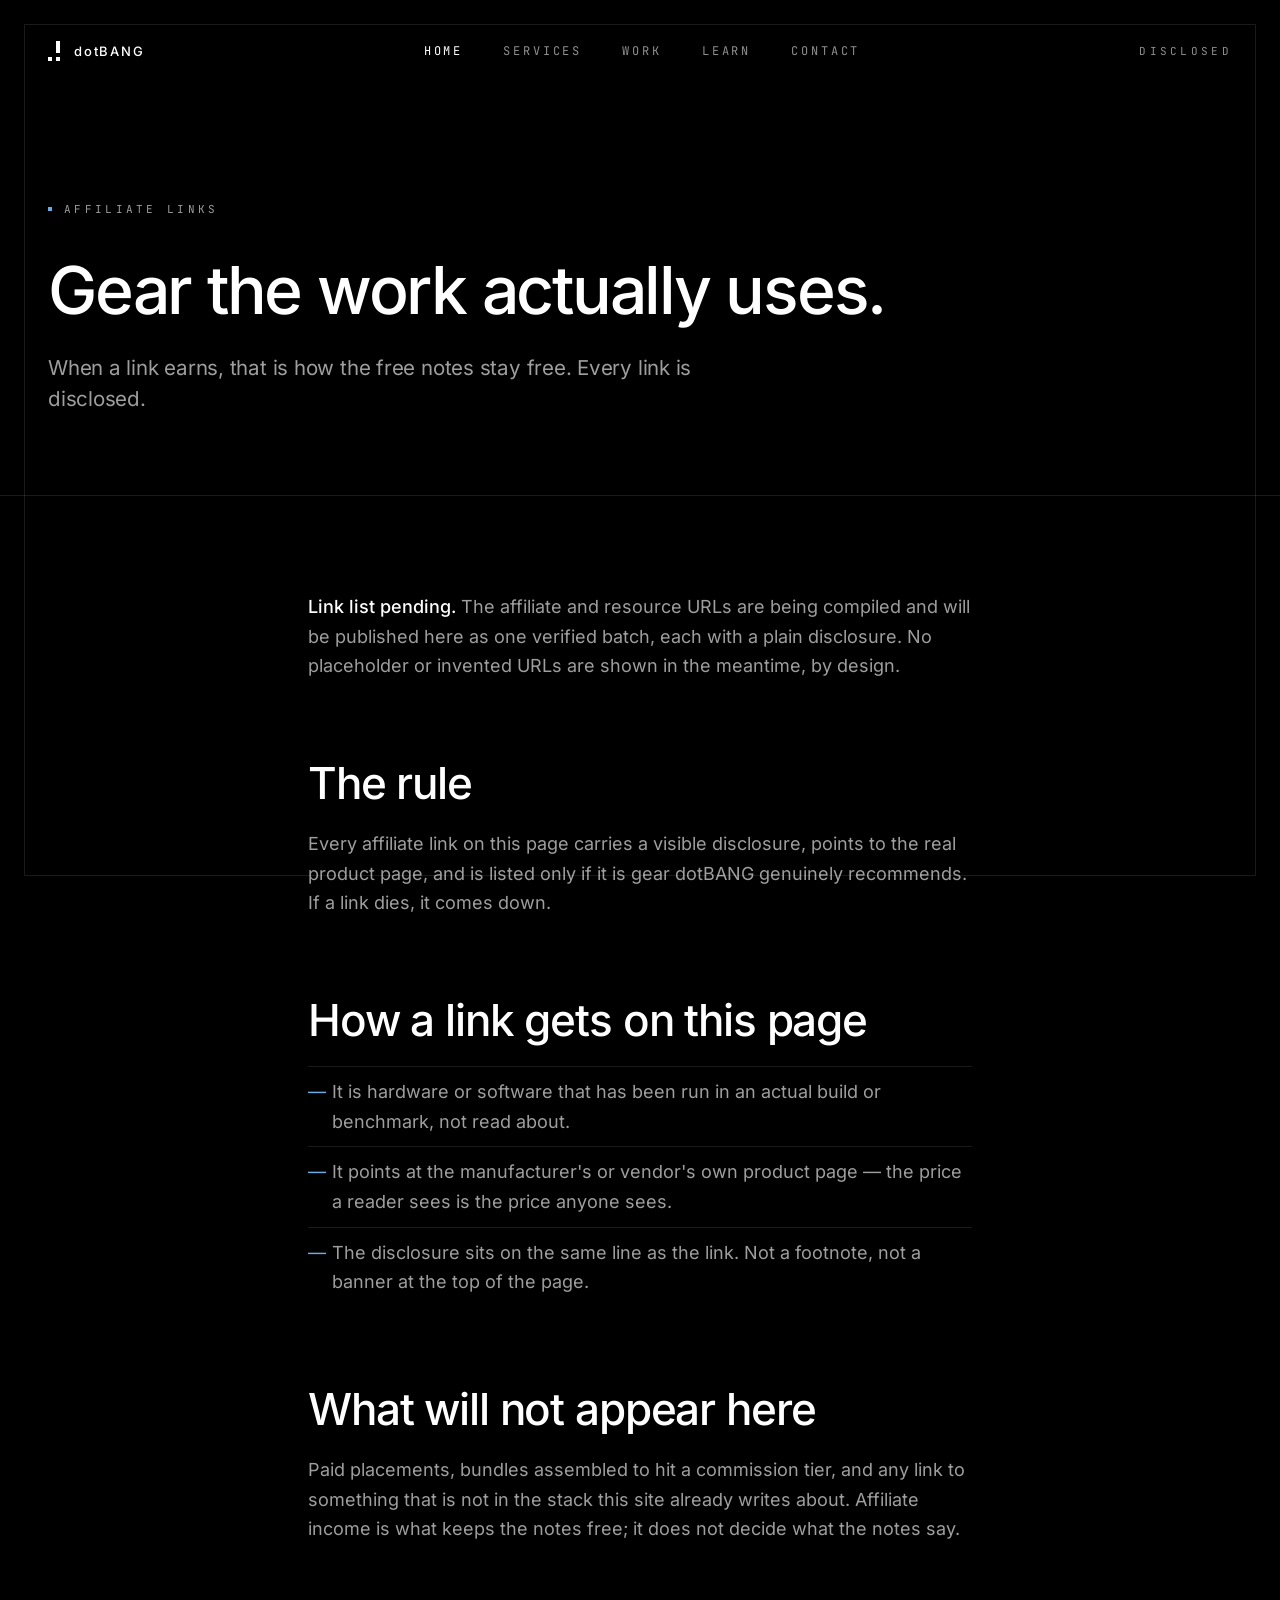
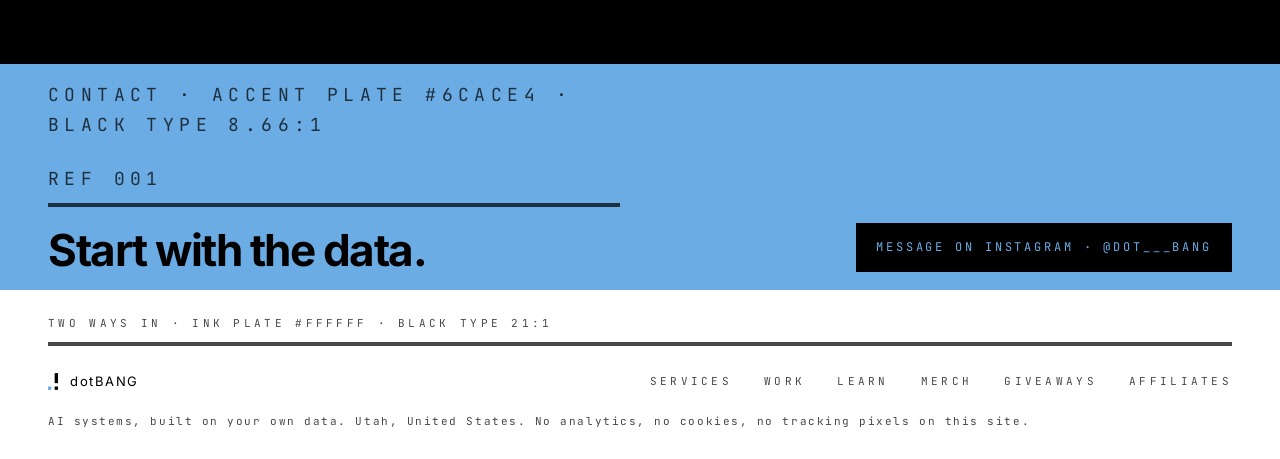
==== commit 450e933a: "site: hold the palette ratio, and make the front door fast The palette spec makes the accent 4-14% a" ====
--- a/pages/affiliates.html
+++ b/pages/affiliates.html
@@ -5,13 +5,14 @@
 <meta name="viewport" content="width=device-width, initial-scale=1">
 <title>Affiliate links — dotBANG</title>
 <meta name="description" content="Affiliate links that support dotBANG. Every link disclosed, every link real.">
+<!-- inline-css:begin (generated by scripts/inline_css.py) -->
+<link rel="preload" href="../assets/fonts/inter-latin-subset.woff2" as="font" type="font/woff2" crossorigin>
+<link rel="preload" href="../assets/fonts/jetbrains-mono-latin-subset.woff2" as="font" type="font/woff2" crossorigin>
+<style>@font-face{font-family:"Inter";font-style:normal;font-weight:400;font-display:swap;src:url(../assets/fonts/inter-latin-subset.woff2) format("woff2")}@font-face{font-family:"Inter";font-style:normal;font-weight:500;font-display:swap;src:url(../assets/fonts/inter-latin-subset.woff2) format("woff2")}@font-face{font-family:"Inter";font-style:normal;font-weight:600;font-display:swap;src:url(../assets/fonts/inter-latin-subset.woff2) format("woff2")}@font-face{font-family:"Inter";font-style:normal;font-weight:700;font-display:swap;src:url(../assets/fonts/inter-latin-subset.woff2) format("woff2")}@font-face{font-family:"JetBrains Mono";font-style:normal;font-weight:400;font-display:swap;src:url(../assets/fonts/jetbrains-mono-latin-subset.woff2) format("woff2")}@font-face{font-family:"JetBrains Mono";font-style:normal;font-weight:700;font-display:swap;src:url(../assets/fonts/jetbrains-mono-latin-subset.woff2) format("woff2")}*,*::before,*::after{box-sizing:border-box}html{-webkit-text-size-adjust:100%}body{margin:0;background:#000;color:#fff;font-family:"Inter",sans-serif;font-size:16px;line-height:1.6;-webkit-font-smoothing:antialiased;text-rendering:optimizeLegibility}img,svg{display:block;max-width:100%}a{color:inherit;text-decoration:none}h1,h2,h3,h4,p,ul,ol{margin:0}ul{list-style:none;padding:0}button{font:inherit;color:inherit;background:none;border:0;cursor:pointer}.mark{width:12px;height:20px;fill:currentColor;flex:0 0 auto}.mark .m-dot{fill:currentColor}.mark.accent-dot .m-dot-a{fill:#6CACE4}.wrap{width:100%}.deco{display:none}.sr{position:absolute;width:1px;height:1px;overflow:hidden;clip-path:inset(50%);white-space:nowrap}.shell{display:block}.site-head{}.brand{display:inline-flex;align-items:center;gap:8px}.brand .wordmark{}.nav{}.nav a{}.chip{}.ticker{}main{}.hero{}.hero-copy{}.eyebrow{}h1{}.lede{}.cta{display:flex;gap:12px;flex-wrap:wrap}.btn{}.hero-panel{}.panel-head{}.spec{display:flex;justify-content:space-between;gap:16px}.spec dt{}.spec dd{margin:0}.hero-mark{}.stats{}.stat{}.stat .n{}.stat .k{}.entries{}.card{}.card .ico{}.card h3{}.card p{}.card .more{}.callout{}.callout strong{}footer.site{}.foot-links{}:root{--field:#000000;--ink:#FFFFFF;--signal:#6CACE4;--ink-56:rgba(255,255,255,.56);--ink-62:rgba(255,255,255,.62);--ink-12:rgba(255,255,255,.12);--ink-10:rgba(255,255,255,.10);--ink-28:rgba(255,255,255,.28);--t01-display-1:min(13.2cqw,150px);--t02-display-2:clamp(64px,8.4vw,100px);--t03-display-3:clamp(44px,5.6vw,66px);--t04-display-4:clamp(30px,3.7vw,44px);--t05-lead:clamp(19px,1.6vw,22px);--t06-body-l:18px;--t07-body:16px;--t08-body-s:14px;--t09-caption:13px;--t10-label:13px;--t11-label-s:12px;--t12-micro:11px;--tr-01:-.048em;--tr-02:-.042em;--tr-03:-.034em;--tr-04:-.026em;--tr-05:-.011em;--tr-06:-.006em;--tr-07:0;--tr-08:0;--tr-10:.20em;--tr-11:.24em;--tr-12:.30em;--lh-01:.86;--lh-02:.90;--lh-03:.95;--lh-04:1.00;--lh-05:1.50;--lh-06:1.65;--lh-07:1.70;--lh-08:1.70;--lh-10:1.20;--lh-11:1.20;--lh-12:1.20}html,body{background:var(--field);color:var(--ink);font-family:"Inter",sans-serif;font-size:var(--t07-body);line-height:var(--lh-07)}::selection{background:var(--signal);color:#000}.viewfinder{position:fixed;inset:24px;border:1px solid var(--ink-10);pointer-events:none;z-index:40}.site-head{position:absolute;top:0;left:0;right:0;z-index:10}.head-in{max-width:1280px;margin:0 auto;padding:40px 48px;display:flex;align-items:center;justify-content:space-between}.brand{display:flex;align-items:center;gap:14px}.brand .mark{width:12px;height:20px}.brand .wordmark{font-size:var(--t09-caption);letter-spacing:.24em;text-transform:uppercase;font-weight:500}.nav{display:flex;gap:40px}.nav a{font-family:"JetBrains Mono",monospace;font-size:var(--t11-label-s);letter-spacing:var(--tr-11);text-transform:uppercase;color:var(--ink-56)}.nav a:first-child{color:var(--ink)}.nav a:hover{color:var(--ink)}.chip{font-family:"JetBrains Mono",monospace;font-size:var(--t12-micro);letter-spacing:var(--tr-12);color:var(--ink-56)}.hero{min-height:min(100vh,960px);display:flex;align-items:center;border-bottom:1px solid var(--ink-10)}.hero-in{max-width:1280px;margin:0 auto;padding:136px 48px 96px;width:100%;display:flex;flex-direction:column;align-items:center;text-align:center}.hero-copy{display:flex;flex-direction:column;align-items:center;width:100%;container-type:inline-size}.eyebrow{font-family:"JetBrains Mono",monospace;font-size:var(--t12-micro);letter-spacing:var(--tr-12);text-transform:uppercase;color:var(--ink-62);margin-bottom:56px;display:flex;align-items:center;gap:12px}.eyebrow-dot{display:inline-block;width:4px;height:4px;background:var(--signal);flex:0 0 auto}h1{font-size:var(--t01-display-1);font-weight:500;line-height:var(--lh-01);letter-spacing:var(--tr-01);margin:0 0 56px;max-width:100%;font-feature-settings:"ss01","cv05"}h1 .ln{display:inline;white-space:nowrap}.br-desk{display:inline}h1 .hl{color:var(--ink)}h1 .punct{display:inline-block;width:.42em;height:.70em;margin-left:.02em;vertical-align:-.02em;fill:var(--ink)}h1 .punct .m-dot-a{fill:var(--signal)}.lede{font-size:var(--t05-lead);line-height:var(--lh-05);color:var(--ink-62);max-width:42ch;margin-bottom:56px;letter-spacing:var(--tr-05)}.cta{display:flex;gap:40px;align-items:center}.btn{font-family:"JetBrains Mono",monospace;font-size:var(--t11-label-s);letter-spacing:var(--tr-11);text-transform:uppercase;color:var(--ink);padding:0 0 10px;border-bottom:1px solid var(--ink-28)}.btn-ghost{color:var(--ink-56)}.btn:hover{border-bottom-color:var(--signal);color:var(--ink)}.hero-panel{position:absolute;right:48px;bottom:96px;width:240px;text-align:left;border-left:1px solid rgba(255,255,255,.16);padding-left:16px}.panel-head{display:flex;justify-content:space-between;font-family:"JetBrains Mono",monospace;font-size:var(--t12-micro);letter-spacing:var(--tr-12);color:var(--ink-56);margin-bottom:16px;text-transform:uppercase}.panel-code{display:none}.spec{display:flex;justify-content:space-between;gap:8px;padding:6px 0}.spec dt{font-family:"JetBrains Mono",monospace;font-size:var(--t12-micro);letter-spacing:.14em;text-transform:uppercase;color:var(--ink-56)}.spec dd{font-size:var(--t08-body-s);color:var(--ink-62);font-family:"JetBrains Mono",monospace;text-align:right;margin:0}.panel-note{font-family:"JetBrains Mono",monospace;font-size:var(--t12-micro);color:var(--ink-56);margin-top:16px;letter-spacing:.1em}.hero-mark{display:none}.stats{border-bottom:1px solid var(--ink-10)}.stats-in{max-width:1280px;margin:0 auto;padding:120px 48px;display:grid;grid-template-columns:repeat(3,1fr);gap:48px}.stat .n{display:block;font-size:var(--t02-display-2);font-weight:400;letter-spacing:var(--tr-02);line-height:1;font-variant-numeric:tabular-nums;color:var(--ink)}.stat .k{display:block;font-family:"JetBrains Mono",monospace;font-size:var(--t11-label-s);letter-spacing:var(--tr-11);text-transform:uppercase;color:var(--ink-56);margin-top:24px}.entries{max-width:1280px;margin:0 auto;padding:160px 48px}.section-h{font-family:"JetBrains Mono",monospace;font-size:var(--t10-label);font-weight:400;letter-spacing:var(--tr-10);text-transform:uppercase;color:var(--ink-56);margin-bottom:64px}.cards{display:grid;grid-template-columns:1fr;gap:0;max-width:820px}.card{padding:48px 0;border-top:1px solid var(--ink-12);display:grid;grid-template-columns:1fr auto;gap:16px;align-items:start}.card:last-child{border-bottom:1px solid var(--ink-12)}.card .ico{display:none}.card h3{font-size:var(--t04-display-4);font-weight:500;letter-spacing:var(--tr-04);line-height:var(--lh-04);margin-bottom:16px;grid-column:1}.card p{font-size:var(--t06-body-l);line-height:var(--lh-06);color:var(--ink-62);max-width:52ch;grid-column:1}.card .more{grid-column:2;grid-row:1/3;align-self:center;font-family:"JetBrains Mono",monospace;font-size:var(--t11-label-s);letter-spacing:var(--tr-11);text-transform:uppercase;color:var(--ink-56);border-bottom:1px solid rgba(255,255,255,.24);padding-bottom:4px}.card .more::after{content:" →"}.card h3 a:hover,.card .more:hover{color:var(--signal);border-color:var(--signal)}.callout-wrap{max-width:1280px;margin:0 auto;padding:0 48px 160px}.callout{max-width:900px}.callout strong{display:block;font-family:"JetBrains Mono",monospace;font-size:var(--t10-label);font-weight:400;letter-spacing:var(--tr-10);text-transform:uppercase;color:var(--signal);margin-bottom:32px}.callout p{font-size:var(--t03-display-3);line-height:1.08;color:var(--ink);letter-spacing:var(--tr-03);max-width:22ch}footer.site{border-top:1px solid var(--ink-10);padding:64px 0 96px}.foot-in{max-width:1280px;margin:0 auto;padding:0 48px;display:grid;grid-template-columns:1fr auto;gap:32px}.foot-brand{display:flex;align-items:center;gap:12px;font-size:var(--t09-caption);letter-spacing:.16em;text-transform:uppercase;color:var(--ink-62)}.foot-brand .mark{width:10px;height:17px}.foot-links{display:flex;gap:32px}.foot-links a{font-family:"JetBrains Mono",monospace;font-size:var(--t12-micro);letter-spacing:var(--tr-12);text-transform:uppercase;color:var(--ink-56)}.foot-links a:hover{color:var(--ink)}.foot-note{grid-column:1/-1;font-family:"JetBrains Mono",monospace;font-size:var(--t12-micro);letter-spacing:.14em;color:var(--ink-56);margin-top:40px}@keyframes step-in{from{opacity:0}to{opacity:1}}@keyframes step-up{from{opacity:0;transform:translateY(8px)}to{opacity:1;transform:none}}h1{animation:step-in .52s steps(2) both}.lede{animation:step-up .52s steps(2) .10s both}@media (max-width:900px){.viewfinder{inset:12px}.head-in{padding:24px 20px 16px;flex-wrap:wrap;gap:12px;row-gap:14px}.brand .wordmark{font-size:13px}.chip{order:2;font-size:var(--t12-micro)}.nav{order:3;flex-basis:100%;gap:18px;row-gap:10px;max-width:100%}.nav a{font-size:var(--t12-micro);letter-spacing:.14em}.hero-in{padding:96px 20px 72px}.eyebrow{margin-bottom:40px;font-size:var(--t12-micro);letter-spacing:.24em}h1{margin-bottom:40px;line-height:.94;font-size:min(19.6cqw,196px)}h1 .ln{display:block}.br-desk{display:none}h1 .punct{margin-left:.12em}.lede{font-size:var(--t06-body-l);margin-bottom:40px;max-width:100%}.cta{gap:28px;flex-wrap:wrap}.hero-panel{position:static;width:100%;margin-top:56px;border-left:0;border-top:1px solid rgba(255,255,255,.16);padding:20px 0 0}.spec{display:grid;grid-template-columns:88px 1fr;gap:12px;justify-content:initial}.spec dd{text-align:left}.stats-in{grid-template-columns:1fr;gap:40px;padding:72px 20px}.entries{padding:88px 20px}.card{grid-template-columns:1fr;padding:40px 0}.card .more{grid-column:1;grid-row:auto;margin-top:12px;justify-self:start}.callout-wrap{padding:0 20px 104px}.callout p{font-size:var(--t04-display-4);max-width:100%}.foot-in{grid-template-columns:1fr;padding:0 20px}.foot-links{flex-wrap:wrap;gap:18px}}@media (prefers-reduced-motion:reduce){*{animation:none!important;transition:none!important}}.brand .wordmark{text-transform:none;letter-spacing:.14em}.foot-brand{text-transform:none;letter-spacing:.12em}.wm,#svc-h .wm{text-transform:none;letter-spacing:.06em}h1{animation-duration:.24s}.lede{animation-duration:.28s;animation-delay:.06s}.page-hero{max-width:1280px;margin:0 auto;padding:200px 48px 80px;border-bottom:1px solid var(--ink-10)}.page-hero .eyebrow{margin-bottom:40px}.page-hero h1{font-size:var(--t03-display-3);line-height:var(--lh-03);letter-spacing:var(--tr-03);margin:0 0 32px;max-width:24ch}.page-hero .lede{margin-bottom:0;max-width:56ch}.prose{max-width:760px;margin:0 auto;padding:96px 48px}.prose h2{font-size:var(--t04-display-4);font-weight:500;letter-spacing:var(--tr-04);line-height:var(--lh-04);margin:80px 0 24px}.prose h2:first-child{margin-top:0}.prose h3{font-family:"JetBrains Mono",monospace;font-size:var(--t10-label);font-weight:400;letter-spacing:var(--tr-10);text-transform:uppercase;color:var(--ink-56);margin:56px 0 20px}.prose p{font-size:var(--t06-body-l);line-height:var(--lh-06);color:var(--ink-62);margin:0 0 24px;max-width:68ch}.prose p strong{color:var(--ink);font-weight:500}.prose ul,.prose ol{margin:0 0 24px;padding:0 0 0 0;max-width:68ch}.prose li{font-size:var(--t06-body-l);line-height:var(--lh-06);color:var(--ink-62);padding:10px 0 10px 24px;border-top:1px solid var(--ink-10);position:relative}.prose li::before{content:"—";position:absolute;left:0;color:var(--signal)}.prose ol{counter-reset:n}.prose ol li{counter-increment:n}.prose ol li::before{content:counter(n,decimal-leading-zero);font-family:"JetBrains Mono",monospace;font-size:var(--t12-micro);color:var(--ink-56)}.prose a{color:var(--ink);border-bottom:1px solid var(--ink-28);padding-bottom:1px}.prose a:hover{color:var(--signal);border-color:var(--signal)}.prose .note{font-family:"JetBrains Mono",monospace;font-size:var(--t12-micro);letter-spacing:.12em;color:var(--ink-56);text-transform:uppercase;margin:48px 0 0}.svc-grid{display:grid;grid-template-columns:repeat(3,1fr);gap:0;border-top:1px solid var(--ink-12)}.svc{padding:48px 32px 48px 0;border-bottom:1px solid var(--ink-12)}.svc + .svc{padding-left:32px;border-left:1px solid var(--ink-10)}.svc .num{display:block;font-family:"JetBrains Mono",monospace;font-size:var(--t12-micro);letter-spacing:var(--tr-12);color:var(--signal);margin-bottom:24px}.svc h3{font-size:var(--t04-display-4);font-weight:500;letter-spacing:var(--tr-04);line-height:var(--lh-04);margin:0 0 20px}.svc p{font-size:var(--t07-body);line-height:var(--lh-07);color:var(--ink-62);margin:0 0 20px}.svc dl{margin:0}.svc dt{font-family:"JetBrains Mono",monospace;font-size:var(--t12-micro);letter-spacing:.14em;text-transform:uppercase;color:var(--ink-56);padding-top:12px;border-top:1px solid var(--ink-10)}.svc dd{margin:4px 0 0;font-family:"JetBrains Mono",monospace;font-size:var(--t12-micro);color:var(--ink-62);letter-spacing:.06em}.facts{width:100%;border-collapse:collapse;margin:0 0 32px}.facts th,.facts td{text-align:left;vertical-align:top;padding:16px 24px 16px 0;border-top:1px solid var(--ink-12);font-size:var(--t07-body);line-height:var(--lh-07)}.facts th{font-family:"JetBrains Mono",monospace;font-size:var(--t12-micro);font-weight:400;letter-spacing:.14em;text-transform:uppercase;color:var(--ink-56);width:34%}.facts td{color:var(--ink-62)}.facts td strong{color:var(--ink);font-weight:500}.case-top{max-width:1280px;margin:0 auto;padding:200px 48px 0}.case-top .tag{display:inline-block;font-family:"JetBrains Mono",monospace;font-size:var(--t12-micro);letter-spacing:var(--tr-12);text-transform:uppercase;color:var(--signal);border:1px solid rgba(108,172,228,.4);padding:8px 12px;margin-bottom:40px}.case-top h1{font-size:var(--t03-display-3);line-height:var(--lh-03);letter-spacing:var(--tr-03);margin:0 0 32px;max-width:26ch}.case-top .lede{max-width:52ch}.band-label{display:flex;justify-content:space-between;gap:24px;flex-wrap:wrap;font-family:"JetBrains Mono",monospace;font-size:var(--t12-micro);letter-spacing:var(--tr-12);text-transform:uppercase;padding-bottom:16px;border-bottom:4px solid currentColor;margin:0 0 48px}.contact{background:var(--signal);color:#000;border-top:0}.contact-in{max-width:1280px;margin:0 auto;padding:var(--plate-pad-t,64px) 48px var(--plate-pad-b,72px)}.contact .band-label{color:rgba(0,0,0,.72);margin-bottom:var(--plate-label-gap,48px)}.contact h2{font-size:var(--plate-h2,var(--t03-display-3));line-height:var(--lh-03);letter-spacing:var(--tr-03);margin:0 0 24px;max-width:20ch;color:#000}.contact p{font-size:var(--plate-body,var(--t06-body-l));line-height:var(--lh-06);color:rgba(0,0,0,.78);max-width:52ch;margin:0 0 var(--plate-body-gap,40px)}.btn-on-accent{display:inline-block;background:#000;color:var(--signal);font-family:"JetBrains Mono",monospace;font-size:var(--t11-label-s);letter-spacing:var(--tr-11);text-transform:uppercase;padding:18px 26px}.btn-on-accent:hover{color:#000;background:var(--ink)}footer.site.plate{background:var(--ink);color:#000;border-top:0;padding:var(--foot-pad-t,56px) 0 var(--foot-pad-b,72px)}footer.site.plate .foot-in{display:block}footer.site.plate .band-label{color:rgba(0,0,0,.72);margin-bottom:40px}footer.site.plate .contact-links{display:grid;grid-template-columns:1fr 1fr;gap:0;border-top:1px solid rgba(0,0,0,.32)}footer.site.plate .contact-links a{display:block;padding:32px 24px 32px 0;border-bottom:1px solid rgba(0,0,0,.32);color:#000;font-size:var(--t04-display-4);font-weight:500;letter-spacing:var(--tr-04);line-height:var(--lh-04)}footer.site.plate .contact-links a + a{padding-left:32px;border-left:1px solid rgba(0,0,0,.32)}footer.site.plate .contact-links a span{display:block;font-family:"JetBrains Mono",monospace;font-size:var(--t12-micro);letter-spacing:.14em;text-transform:uppercase;color:rgba(0,0,0,.72);margin-top:12px}footer.site.plate .contact-links a:hover{background:rgba(0,0,0,.06);color:#000}footer.site.plate .foot-row{display:flex;align-items:center;justify-content:space-between;gap:32px;flex-wrap:wrap;margin-top:48px}footer.site.plate .foot-brand{color:#000}footer.site.plate .foot-brand .mark .m-stem{fill:#000}footer.site.plate .foot-brand .mark .m-dot-b{fill:#000}footer.site.plate .foot-brand .mark .m-dot-a{fill:var(--signal)}footer.site.plate .foot-links a{color:rgba(0,0,0,.72)}footer.site.plate .foot-links a:hover{color:#000}footer.site.plate .foot-note{color:rgba(0,0,0,.72);margin-top:40px}.contact.slim .band-label{margin-bottom:var(--plate-label-gap,20px);padding-bottom:10px}.contact.slim .slim-row{display:flex;align-items:flex-end;justify-content:space-between;gap:24px;flex-wrap:wrap;margin:0}.contact.slim h2{font-size:var(--t04-display-4);margin:0}.contact.slim .btn-on-accent{padding:var(--plate-btn-pad,14px 20px)}.contact.slim .slim-note{font-size:var(--t07-body);line-height:var(--lh-07);color:rgba(0,0,0,.78);max-width:64ch;margin:16px 0 0}footer.site.plate.slim .contact-links{display:none}footer.site.plate.slim .band-label{margin-bottom:var(--foot-label-gap,24px);padding-bottom:10px}footer.site.plate.slim .foot-row{margin-top:var(--foot-row-gap,24px)}footer.site.plate.slim .foot-note{margin-top:var(--foot-note-gap,20px)}.ratio-rule{height:4px;background:var(--signal);border:0;margin:0}.btn-primary{background:var(--signal);color:#000;border:0;padding:16px 24px;letter-spacing:var(--tr-11);font-family:"JetBrains Mono",monospace;font-size:var(--t11-label-s);text-transform:uppercase;display:inline-block}.btn-primary:hover{opacity:.86}.btn-ghost{border-bottom:1px solid var(--ink-28);color:var(--ink-56)}.btn-ghost:hover{color:var(--ink);border-bottom-color:var(--signal)}.chip{display:inline-flex;align-items:center;gap:10px}.chip-dot{width:9px;height:9px;background:var(--db-signal,#F50087);flex:0 0 auto}.inline-link{font-family:"JetBrains Mono",monospace;font-size:var(--t11-label-s);letter-spacing:var(--tr-11);text-transform:uppercase;color:var(--ink-56);border-bottom:1px solid rgba(255,255,255,.24);padding-bottom:4px}.inline-link:hover{color:var(--signal);border-color:var(--signal)}.plain-list{list-style:none;padding:0;margin:0}.plain-list li{border-top:1px solid var(--ink-10);padding:20px 0}@media (max-width:900px){.page-hero{padding:140px 20px 56px}.case-top{padding:140px 20px 0}.prose{padding:64px 20px}.prose h2{font-size:var(--t04-display-4);margin-top:56px}.svc-grid{grid-template-columns:1fr}.svc{padding:40px 0}.svc + .svc{padding-left:0;border-left:0}.facts th{width:auto;display:block;padding-bottom:4px}.facts td{display:block;padding-top:4px}.facts tr{display:block;border-top:1px solid var(--ink-12);padding:16px 0}.facts th,.facts td{border-top:0}.contact-in{padding:96px 20px}.contact-links{grid-template-columns:1fr}.contact-links a + a{padding-left:0;border-left:0}}body[data-page="work"]{--plate-pad-t:52px;--plate-pad-b:60px}body[data-page="learn"]{--plate-pad-t:28px;--plate-pad-b:30px;--plate-label-gap:20px;--foot-pad-t:40px;--foot-pad-b:44px}body[data-page="merch"]{--plate-pad-t:28px;--plate-pad-b:30px;--plate-label-gap:20px;--foot-pad-t:24px;--foot-pad-b:28px}body[data-page="giveaways"]{--plate-pad-t:32px;--plate-pad-b:34px;--plate-label-gap:20px;--foot-pad-t:44px;--foot-pad-b:48px}body[data-page="affiliates"]{--plate-pad-t:16px;--plate-pad-b:18px;--plate-label-gap:16px;--foot-pad-t:24px;--foot-pad-b:28px}@media (max-width:900px){.contact-in{padding:var(--plate-pad-t-m,var(--plate-pad-t,40px)) 20px var(--plate-pad-b-m,var(--plate-pad-b,44px))}footer.site.plate{padding:var(--foot-pad-t-m,20px) 0 var(--foot-pad-b-m,24px)}footer.site.plate .band-label{display:none}footer.site.plate .foot-row{margin-top:24px}footer.site.plate .foot-links{gap:12px 20px}footer.site.plate .contact-links a{padding:24px 0;font-size:var(--t05-lead)}footer.site.plate .contact-links a + a{border-left:0}body[data-page="work"]{--foot-pad-t-m:20px;--foot-pad-b-m:24px}body[data-page="learn"]{--foot-pad-t-m:20px;--foot-pad-b-m:24px}body[data-page="merch"]{--foot-pad-t-m:14px;--foot-pad-b-m:18px;--plate-pad-t-m:20px;--plate-pad-b-m:22px}body[data-page="giveaways"]{--foot-pad-t-m:18px;--foot-pad-b-m:22px}body[data-page="affiliates"]{--foot-pad-t-m:10px;--foot-pad-b-m:14px}}</style>
+<!-- inline-css:end -->
 <link rel="icon" type="image/svg+xml" href="../assets/favicon.svg">
-<link rel="stylesheet" href="../assets/fonts/fonts.css">
-<link rel="stylesheet" href="../assets/base.css">
-<link rel="stylesheet" href="../assets/dir06.css">
-<link rel="stylesheet" href="../assets/site.css">
 </head>
-<body class="blackout">
+<body class="blackout" data-page="affiliates">
 
 <div class="viewfinder" aria-hidden="true"></div>
 
@@ -43,24 +44,49 @@
     <p><strong>Link list pending.</strong> The affiliate and resource URLs are being compiled and will be published here as one verified batch, each with a plain disclosure. No placeholder or invented URLs are shown in the meantime, by design.</p>
     <h2>The rule</h2>
     <p>Every affiliate link on this page carries a visible disclosure, points to the real product page, and is listed only if it is gear dotBANG genuinely recommends. If a link dies, it comes down.</p>
+    <h2>How a link gets on this page</h2>
+    <ul>
+      <li>It is hardware or software that has been run in an actual build or benchmark, not read about.</li>
+      <li>It points at the manufacturer's or vendor's own product page — the price a reader sees is the price anyone sees.</li>
+      <li>The disclosure sits on the same line as the link. Not a footnote, not a banner at the top of the page.</li>
+    </ul>
+    <h2>What will not appear here</h2>
+    <p>Paid placements, bundles assembled to hit a commission tier, and any link to something that is not in the stack this site already writes about. Affiliate income is what keeps the notes free; it does not decide what the notes say.</p>
   </div>
+
+  <section class="contact compact slim" id="contact">
+    <div class="contact-in">
+      <p class="band-label"><span>Contact · accent plate #6CACE4 · black type 8.66:1</span><span>Ref 001</span></p>
+      <div class="slim-row">
+        <h2>Start with the data.</h2>
+        <a class="btn-on-accent" href="https://ig.me/m/dot___bang">Message on Instagram · @dot___bang</a>
+      </div>
+    </div>
+  </section>
 </main>
 
-<footer class="site">
+<footer class="site plate slim">
   <div class="foot-in">
-    <div class="foot-brand">
-      <svg class="mark" viewBox="0 0 12 20" aria-hidden="true"><rect class="m-dot m-dot-a" x="0" y="16" width="4" height="4"/><rect class="m-stem" x="8" y="0" width="4" height="12"/><rect class="m-dot m-dot-b" x="8" y="16" width="4" height="4"/></svg>
-      dotBANG
+    <p class="band-label ink">Two ways in · ink plate #FFFFFF · black type 21:1</p>
+    <div class="contact-links">
+      <a href="https://ig.me/m/dot___bang">Message on Instagram<span>@dot___bang</span></a>
+      <a href="https://github.com/TysAIs">Code and notes on GitHub<span>github.com/TysAIs</span></a>
     </div>
-    <div class="foot-links">
-      <a href="services.html">Services</a>
-      <a href="work.html">Work</a>
-      <a href="learn.html">Learn</a>
-      <a href="merch.html">Merch</a>
-      <a href="giveaways.html">Giveaways</a>
-      <a href="affiliates.html">Affiliates</a>
+    <div class="foot-row">
+      <div class="foot-brand">
+        <svg class="mark" viewBox="0 0 12 20" aria-hidden="true"><rect class="m-dot m-dot-a" x="0" y="16" width="4" height="4"/><rect class="m-stem" x="8" y="0" width="4" height="12"/><rect class="m-dot m-dot-b" x="8" y="16" width="4" height="4"/></svg>
+        dotBANG
+      </div>
+      <div class="foot-links">
+        <a href="../pages/services.html">Services</a>
+        <a href="../pages/work.html">Work</a>
+        <a href="../pages/learn.html">Learn</a>
+        <a href="../pages/merch.html">Merch</a>
+        <a href="../pages/giveaways.html">Giveaways</a>
+        <a href="../pages/affiliates.html">Affiliates</a>
+      </div>
     </div>
-    <p class="foot-note">AI systems, built on your own data. Utah, United States.</p>
+    <p class="foot-note">AI systems, built on your own data. Utah, United States. No analytics, no cookies, no tracking pixels on this site.</p>
   </div>
 </footer>
 
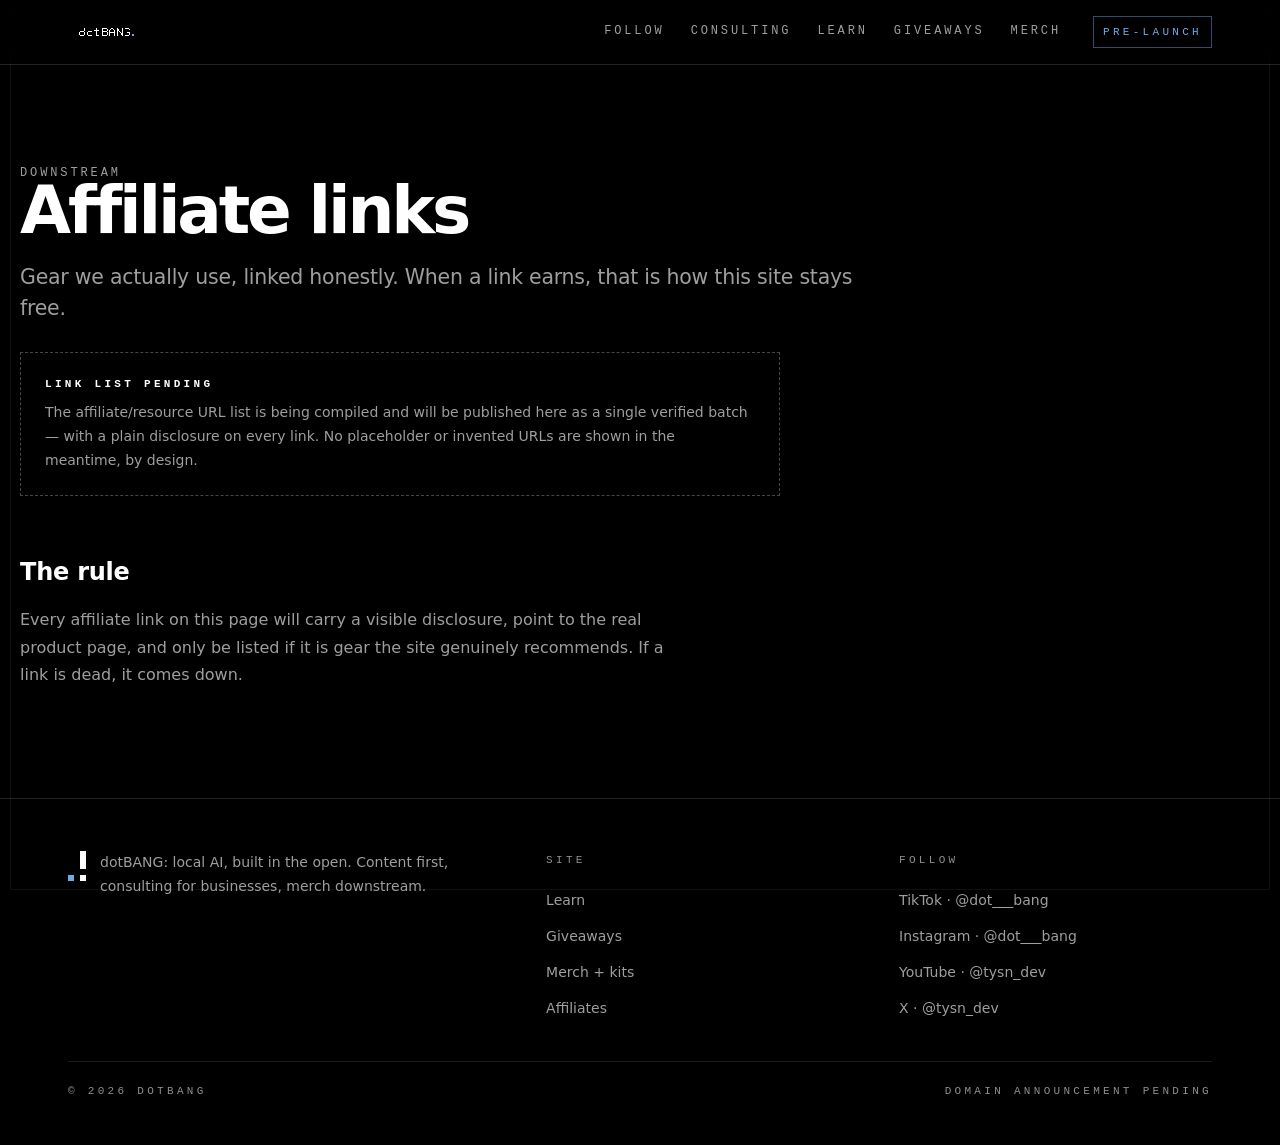
==== commit 3e4034fe: "dotBANG site v1: DIR-06 BLACKOUT build — live dither field, ASCII system, glass header/footer, creat" ====
--- a/pages/affiliates.html
+++ b/pages/affiliates.html
@@ -1,92 +1,72 @@
 <!doctype html>
-<html lang="en" data-direction="DIR-06">
+<html lang="en">
 <head>
 <meta charset="utf-8">
 <meta name="viewport" content="width=device-width, initial-scale=1">
 <title>Affiliate links — dotBANG</title>
-<meta name="description" content="Affiliate links that support dotBANG. Every link disclosed, every link real.">
-<!-- inline-css:begin (generated by scripts/inline_css.py) -->
-<link rel="preload" href="../assets/fonts/inter-latin-subset.woff2" as="font" type="font/woff2" crossorigin>
-<link rel="preload" href="../assets/fonts/jetbrains-mono-latin-subset.woff2" as="font" type="font/woff2" crossorigin>
-<style>@font-face{font-family:"Inter";font-style:normal;font-weight:400;font-display:swap;src:url(../assets/fonts/inter-latin-subset.woff2) format("woff2")}@font-face{font-family:"Inter";font-style:normal;font-weight:500;font-display:swap;src:url(../assets/fonts/inter-latin-subset.woff2) format("woff2")}@font-face{font-family:"Inter";font-style:normal;font-weight:600;font-display:swap;src:url(../assets/fonts/inter-latin-subset.woff2) format("woff2")}@font-face{font-family:"Inter";font-style:normal;font-weight:700;font-display:swap;src:url(../assets/fonts/inter-latin-subset.woff2) format("woff2")}@font-face{font-family:"JetBrains Mono";font-style:normal;font-weight:400;font-display:swap;src:url(../assets/fonts/jetbrains-mono-latin-subset.woff2) format("woff2")}@font-face{font-family:"JetBrains Mono";font-style:normal;font-weight:700;font-display:swap;src:url(../assets/fonts/jetbrains-mono-latin-subset.woff2) format("woff2")}*,*::before,*::after{box-sizing:border-box}html{-webkit-text-size-adjust:100%}body{margin:0;background:#000;color:#fff;font-family:"Inter",sans-serif;font-size:16px;line-height:1.6;-webkit-font-smoothing:antialiased;text-rendering:optimizeLegibility}img,svg{display:block;max-width:100%}a{color:inherit;text-decoration:none}h1,h2,h3,h4,p,ul,ol{margin:0}ul{list-style:none;padding:0}button{font:inherit;color:inherit;background:none;border:0;cursor:pointer}.mark{width:12px;height:20px;fill:currentColor;flex:0 0 auto}.mark .m-dot{fill:currentColor}.mark.accent-dot .m-dot-a{fill:#6CACE4}.wrap{width:100%}.deco{display:none}.sr{position:absolute;width:1px;height:1px;overflow:hidden;clip-path:inset(50%);white-space:nowrap}.shell{display:block}.site-head{}.brand{display:inline-flex;align-items:center;gap:8px}.brand .wordmark{}.nav{}.nav a{}.chip{}.ticker{}main{}.hero{}.hero-copy{}.eyebrow{}h1{}.lede{}.cta{display:flex;gap:12px;flex-wrap:wrap}.btn{}.hero-panel{}.panel-head{}.spec{display:flex;justify-content:space-between;gap:16px}.spec dt{}.spec dd{margin:0}.hero-mark{}.stats{}.stat{}.stat .n{}.stat .k{}.entries{}.card{}.card .ico{}.card h3{}.card p{}.card .more{}.callout{}.callout strong{}footer.site{}.foot-links{}:root{--field:#000000;--ink:#FFFFFF;--signal:#6CACE4;--ink-56:rgba(255,255,255,.56);--ink-62:rgba(255,255,255,.62);--ink-12:rgba(255,255,255,.12);--ink-10:rgba(255,255,255,.10);--ink-28:rgba(255,255,255,.28);--t01-display-1:min(13.2cqw,150px);--t02-display-2:clamp(64px,8.4vw,100px);--t03-display-3:clamp(44px,5.6vw,66px);--t04-display-4:clamp(30px,3.7vw,44px);--t05-lead:clamp(19px,1.6vw,22px);--t06-body-l:18px;--t07-body:16px;--t08-body-s:14px;--t09-caption:13px;--t10-label:13px;--t11-label-s:12px;--t12-micro:11px;--tr-01:-.048em;--tr-02:-.042em;--tr-03:-.034em;--tr-04:-.026em;--tr-05:-.011em;--tr-06:-.006em;--tr-07:0;--tr-08:0;--tr-10:.20em;--tr-11:.24em;--tr-12:.30em;--lh-01:.86;--lh-02:.90;--lh-03:.95;--lh-04:1.00;--lh-05:1.50;--lh-06:1.65;--lh-07:1.70;--lh-08:1.70;--lh-10:1.20;--lh-11:1.20;--lh-12:1.20}html,body{background:var(--field);color:var(--ink);font-family:"Inter",sans-serif;font-size:var(--t07-body);line-height:var(--lh-07)}::selection{background:var(--signal);color:#000}.viewfinder{position:fixed;inset:24px;border:1px solid var(--ink-10);pointer-events:none;z-index:40}.site-head{position:absolute;top:0;left:0;right:0;z-index:10}.head-in{max-width:1280px;margin:0 auto;padding:40px 48px;display:flex;align-items:center;justify-content:space-between}.brand{display:flex;align-items:center;gap:14px}.brand .mark{width:12px;height:20px}.brand .wordmark{font-size:var(--t09-caption);letter-spacing:.24em;text-transform:uppercase;font-weight:500}.nav{display:flex;gap:40px}.nav a{font-family:"JetBrains Mono",monospace;font-size:var(--t11-label-s);letter-spacing:var(--tr-11);text-transform:uppercase;color:var(--ink-56)}.nav a:first-child{color:var(--ink)}.nav a:hover{color:var(--ink)}.chip{font-family:"JetBrains Mono",monospace;font-size:var(--t12-micro);letter-spacing:var(--tr-12);color:var(--ink-56)}.hero{min-height:min(100vh,960px);display:flex;align-items:center;border-bottom:1px solid var(--ink-10)}.hero-in{max-width:1280px;margin:0 auto;padding:136px 48px 96px;width:100%;display:flex;flex-direction:column;align-items:center;text-align:center}.hero-copy{display:flex;flex-direction:column;align-items:center;width:100%;container-type:inline-size}.eyebrow{font-family:"JetBrains Mono",monospace;font-size:var(--t12-micro);letter-spacing:var(--tr-12);text-transform:uppercase;color:var(--ink-62);margin-bottom:56px;display:flex;align-items:center;gap:12px}.eyebrow-dot{display:inline-block;width:4px;height:4px;background:var(--signal);flex:0 0 auto}h1{font-size:var(--t01-display-1);font-weight:500;line-height:var(--lh-01);letter-spacing:var(--tr-01);margin:0 0 56px;max-width:100%;font-feature-settings:"ss01","cv05"}h1 .ln{display:inline;white-space:nowrap}.br-desk{display:inline}h1 .hl{color:var(--ink)}h1 .punct{display:inline-block;width:.42em;height:.70em;margin-left:.02em;vertical-align:-.02em;fill:var(--ink)}h1 .punct .m-dot-a{fill:var(--signal)}.lede{font-size:var(--t05-lead);line-height:var(--lh-05);color:var(--ink-62);max-width:42ch;margin-bottom:56px;letter-spacing:var(--tr-05)}.cta{display:flex;gap:40px;align-items:center}.btn{font-family:"JetBrains Mono",monospace;font-size:var(--t11-label-s);letter-spacing:var(--tr-11);text-transform:uppercase;color:var(--ink);padding:0 0 10px;border-bottom:1px solid var(--ink-28)}.btn-ghost{color:var(--ink-56)}.btn:hover{border-bottom-color:var(--signal);color:var(--ink)}.hero-panel{position:absolute;right:48px;bottom:96px;width:240px;text-align:left;border-left:1px solid rgba(255,255,255,.16);padding-left:16px}.panel-head{display:flex;justify-content:space-between;font-family:"JetBrains Mono",monospace;font-size:var(--t12-micro);letter-spacing:var(--tr-12);color:var(--ink-56);margin-bottom:16px;text-transform:uppercase}.panel-code{display:none}.spec{display:flex;justify-content:space-between;gap:8px;padding:6px 0}.spec dt{font-family:"JetBrains Mono",monospace;font-size:var(--t12-micro);letter-spacing:.14em;text-transform:uppercase;color:var(--ink-56)}.spec dd{font-size:var(--t08-body-s);color:var(--ink-62);font-family:"JetBrains Mono",monospace;text-align:right;margin:0}.panel-note{font-family:"JetBrains Mono",monospace;font-size:var(--t12-micro);color:var(--ink-56);margin-top:16px;letter-spacing:.1em}.hero-mark{display:none}.stats{border-bottom:1px solid var(--ink-10)}.stats-in{max-width:1280px;margin:0 auto;padding:120px 48px;display:grid;grid-template-columns:repeat(3,1fr);gap:48px}.stat .n{display:block;font-size:var(--t02-display-2);font-weight:400;letter-spacing:var(--tr-02);line-height:1;font-variant-numeric:tabular-nums;color:var(--ink)}.stat .k{display:block;font-family:"JetBrains Mono",monospace;font-size:var(--t11-label-s);letter-spacing:var(--tr-11);text-transform:uppercase;color:var(--ink-56);margin-top:24px}.entries{max-width:1280px;margin:0 auto;padding:160px 48px}.section-h{font-family:"JetBrains Mono",monospace;font-size:var(--t10-label);font-weight:400;letter-spacing:var(--tr-10);text-transform:uppercase;color:var(--ink-56);margin-bottom:64px}.cards{display:grid;grid-template-columns:1fr;gap:0;max-width:820px}.card{padding:48px 0;border-top:1px solid var(--ink-12);display:grid;grid-template-columns:1fr auto;gap:16px;align-items:start}.card:last-child{border-bottom:1px solid var(--ink-12)}.card .ico{display:none}.card h3{font-size:var(--t04-display-4);font-weight:500;letter-spacing:var(--tr-04);line-height:var(--lh-04);margin-bottom:16px;grid-column:1}.card p{font-size:var(--t06-body-l);line-height:var(--lh-06);color:var(--ink-62);max-width:52ch;grid-column:1}.card .more{grid-column:2;grid-row:1/3;align-self:center;font-family:"JetBrains Mono",monospace;font-size:var(--t11-label-s);letter-spacing:var(--tr-11);text-transform:uppercase;color:var(--ink-56);border-bottom:1px solid rgba(255,255,255,.24);padding-bottom:4px}.card .more::after{content:" →"}.card h3 a:hover,.card .more:hover{color:var(--signal);border-color:var(--signal)}.callout-wrap{max-width:1280px;margin:0 auto;padding:0 48px 160px}.callout{max-width:900px}.callout strong{display:block;font-family:"JetBrains Mono",monospace;font-size:var(--t10-label);font-weight:400;letter-spacing:var(--tr-10);text-transform:uppercase;color:var(--signal);margin-bottom:32px}.callout p{font-size:var(--t03-display-3);line-height:1.08;color:var(--ink);letter-spacing:var(--tr-03);max-width:22ch}footer.site{border-top:1px solid var(--ink-10);padding:64px 0 96px}.foot-in{max-width:1280px;margin:0 auto;padding:0 48px;display:grid;grid-template-columns:1fr auto;gap:32px}.foot-brand{display:flex;align-items:center;gap:12px;font-size:var(--t09-caption);letter-spacing:.16em;text-transform:uppercase;color:var(--ink-62)}.foot-brand .mark{width:10px;height:17px}.foot-links{display:flex;gap:32px}.foot-links a{font-family:"JetBrains Mono",monospace;font-size:var(--t12-micro);letter-spacing:var(--tr-12);text-transform:uppercase;color:var(--ink-56)}.foot-links a:hover{color:var(--ink)}.foot-note{grid-column:1/-1;font-family:"JetBrains Mono",monospace;font-size:var(--t12-micro);letter-spacing:.14em;color:var(--ink-56);margin-top:40px}@keyframes step-in{from{opacity:0}to{opacity:1}}@keyframes step-up{from{opacity:0;transform:translateY(8px)}to{opacity:1;transform:none}}h1{animation:step-in .52s steps(2) both}.lede{animation:step-up .52s steps(2) .10s both}@media (max-width:900px){.viewfinder{inset:12px}.head-in{padding:24px 20px 16px;flex-wrap:wrap;gap:12px;row-gap:14px}.brand .wordmark{font-size:13px}.chip{order:2;font-size:var(--t12-micro)}.nav{order:3;flex-basis:100%;gap:18px;row-gap:10px;max-width:100%}.nav a{font-size:var(--t12-micro);letter-spacing:.14em}.hero-in{padding:96px 20px 72px}.eyebrow{margin-bottom:40px;font-size:var(--t12-micro);letter-spacing:.24em}h1{margin-bottom:40px;line-height:.94;font-size:min(19.6cqw,196px)}h1 .ln{display:block}.br-desk{display:none}h1 .punct{margin-left:.12em}.lede{font-size:var(--t06-body-l);margin-bottom:40px;max-width:100%}.cta{gap:28px;flex-wrap:wrap}.hero-panel{position:static;width:100%;margin-top:56px;border-left:0;border-top:1px solid rgba(255,255,255,.16);padding:20px 0 0}.spec{display:grid;grid-template-columns:88px 1fr;gap:12px;justify-content:initial}.spec dd{text-align:left}.stats-in{grid-template-columns:1fr;gap:40px;padding:72px 20px}.entries{padding:88px 20px}.card{grid-template-columns:1fr;padding:40px 0}.card .more{grid-column:1;grid-row:auto;margin-top:12px;justify-self:start}.callout-wrap{padding:0 20px 104px}.callout p{font-size:var(--t04-display-4);max-width:100%}.foot-in{grid-template-columns:1fr;padding:0 20px}.foot-links{flex-wrap:wrap;gap:18px}}@media (prefers-reduced-motion:reduce){*{animation:none!important;transition:none!important}}.brand .wordmark{text-transform:none;letter-spacing:.14em}.foot-brand{text-transform:none;letter-spacing:.12em}.wm,#svc-h .wm{text-transform:none;letter-spacing:.06em}h1{animation-duration:.24s}.lede{animation-duration:.28s;animation-delay:.06s}.page-hero{max-width:1280px;margin:0 auto;padding:200px 48px 80px;border-bottom:1px solid var(--ink-10)}.page-hero .eyebrow{margin-bottom:40px}.page-hero h1{font-size:var(--t03-display-3);line-height:var(--lh-03);letter-spacing:var(--tr-03);margin:0 0 32px;max-width:24ch}.page-hero .lede{margin-bottom:0;max-width:56ch}.prose{max-width:760px;margin:0 auto;padding:96px 48px}.prose h2{font-size:var(--t04-display-4);font-weight:500;letter-spacing:var(--tr-04);line-height:var(--lh-04);margin:80px 0 24px}.prose h2:first-child{margin-top:0}.prose h3{font-family:"JetBrains Mono",monospace;font-size:var(--t10-label);font-weight:400;letter-spacing:var(--tr-10);text-transform:uppercase;color:var(--ink-56);margin:56px 0 20px}.prose p{font-size:var(--t06-body-l);line-height:var(--lh-06);color:var(--ink-62);margin:0 0 24px;max-width:68ch}.prose p strong{color:var(--ink);font-weight:500}.prose ul,.prose ol{margin:0 0 24px;padding:0 0 0 0;max-width:68ch}.prose li{font-size:var(--t06-body-l);line-height:var(--lh-06);color:var(--ink-62);padding:10px 0 10px 24px;border-top:1px solid var(--ink-10);position:relative}.prose li::before{content:"—";position:absolute;left:0;color:var(--signal)}.prose ol{counter-reset:n}.prose ol li{counter-increment:n}.prose ol li::before{content:counter(n,decimal-leading-zero);font-family:"JetBrains Mono",monospace;font-size:var(--t12-micro);color:var(--ink-56)}.prose a{color:var(--ink);border-bottom:1px solid var(--ink-28);padding-bottom:1px}.prose a:hover{color:var(--signal);border-color:var(--signal)}.prose .note{font-family:"JetBrains Mono",monospace;font-size:var(--t12-micro);letter-spacing:.12em;color:var(--ink-56);text-transform:uppercase;margin:48px 0 0}.svc-grid{display:grid;grid-template-columns:repeat(3,1fr);gap:0;border-top:1px solid var(--ink-12)}.svc{padding:48px 32px 48px 0;border-bottom:1px solid var(--ink-12)}.svc + .svc{padding-left:32px;border-left:1px solid var(--ink-10)}.svc .num{display:block;font-family:"JetBrains Mono",monospace;font-size:var(--t12-micro);letter-spacing:var(--tr-12);color:var(--signal);margin-bottom:24px}.svc h3{font-size:var(--t04-display-4);font-weight:500;letter-spacing:var(--tr-04);line-height:var(--lh-04);margin:0 0 20px}.svc p{font-size:var(--t07-body);line-height:var(--lh-07);color:var(--ink-62);margin:0 0 20px}.svc dl{margin:0}.svc dt{font-family:"JetBrains Mono",monospace;font-size:var(--t12-micro);letter-spacing:.14em;text-transform:uppercase;color:var(--ink-56);padding-top:12px;border-top:1px solid var(--ink-10)}.svc dd{margin:4px 0 0;font-family:"JetBrains Mono",monospace;font-size:var(--t12-micro);color:var(--ink-62);letter-spacing:.06em}.facts{width:100%;border-collapse:collapse;margin:0 0 32px}.facts th,.facts td{text-align:left;vertical-align:top;padding:16px 24px 16px 0;border-top:1px solid var(--ink-12);font-size:var(--t07-body);line-height:var(--lh-07)}.facts th{font-family:"JetBrains Mono",monospace;font-size:var(--t12-micro);font-weight:400;letter-spacing:.14em;text-transform:uppercase;color:var(--ink-56);width:34%}.facts td{color:var(--ink-62)}.facts td strong{color:var(--ink);font-weight:500}.case-top{max-width:1280px;margin:0 auto;padding:200px 48px 0}.case-top .tag{display:inline-block;font-family:"JetBrains Mono",monospace;font-size:var(--t12-micro);letter-spacing:var(--tr-12);text-transform:uppercase;color:var(--signal);border:1px solid rgba(108,172,228,.4);padding:8px 12px;margin-bottom:40px}.case-top h1{font-size:var(--t03-display-3);line-height:var(--lh-03);letter-spacing:var(--tr-03);margin:0 0 32px;max-width:26ch}.case-top .lede{max-width:52ch}.band-label{display:flex;justify-content:space-between;gap:24px;flex-wrap:wrap;font-family:"JetBrains Mono",monospace;font-size:var(--t12-micro);letter-spacing:var(--tr-12);text-transform:uppercase;padding-bottom:16px;border-bottom:4px solid currentColor;margin:0 0 48px}.contact{background:var(--signal);color:#000;border-top:0}.contact-in{max-width:1280px;margin:0 auto;padding:var(--plate-pad-t,64px) 48px var(--plate-pad-b,72px)}.contact .band-label{color:rgba(0,0,0,.72);margin-bottom:var(--plate-label-gap,48px)}.contact h2{font-size:var(--plate-h2,var(--t03-display-3));line-height:var(--lh-03);letter-spacing:var(--tr-03);margin:0 0 24px;max-width:20ch;color:#000}.contact p{font-size:var(--plate-body,var(--t06-body-l));line-height:var(--lh-06);color:rgba(0,0,0,.78);max-width:52ch;margin:0 0 var(--plate-body-gap,40px)}.btn-on-accent{display:inline-block;background:#000;color:var(--signal);font-family:"JetBrains Mono",monospace;font-size:var(--t11-label-s);letter-spacing:var(--tr-11);text-transform:uppercase;padding:18px 26px}.btn-on-accent:hover{color:#000;background:var(--ink)}footer.site.plate{background:var(--ink);color:#000;border-top:0;padding:var(--foot-pad-t,56px) 0 var(--foot-pad-b,72px)}footer.site.plate .foot-in{display:block}footer.site.plate .band-label{color:rgba(0,0,0,.72);margin-bottom:40px}footer.site.plate .contact-links{display:grid;grid-template-columns:1fr 1fr;gap:0;border-top:1px solid rgba(0,0,0,.32)}footer.site.plate .contact-links a{display:block;padding:32px 24px 32px 0;border-bottom:1px solid rgba(0,0,0,.32);color:#000;font-size:var(--t04-display-4);font-weight:500;letter-spacing:var(--tr-04);line-height:var(--lh-04)}footer.site.plate .contact-links a + a{padding-left:32px;border-left:1px solid rgba(0,0,0,.32)}footer.site.plate .contact-links a span{display:block;font-family:"JetBrains Mono",monospace;font-size:var(--t12-micro);letter-spacing:.14em;text-transform:uppercase;color:rgba(0,0,0,.72);margin-top:12px}footer.site.plate .contact-links a:hover{background:rgba(0,0,0,.06);color:#000}footer.site.plate .foot-row{display:flex;align-items:center;justify-content:space-between;gap:32px;flex-wrap:wrap;margin-top:48px}footer.site.plate .foot-brand{color:#000}footer.site.plate .foot-brand .mark .m-stem{fill:#000}footer.site.plate .foot-brand .mark .m-dot-b{fill:#000}footer.site.plate .foot-brand .mark .m-dot-a{fill:var(--signal)}footer.site.plate .foot-links a{color:rgba(0,0,0,.72)}footer.site.plate .foot-links a:hover{color:#000}footer.site.plate .foot-note{color:rgba(0,0,0,.72);margin-top:40px}.contact.slim .band-label{margin-bottom:var(--plate-label-gap,20px);padding-bottom:10px}.contact.slim .slim-row{display:flex;align-items:flex-end;justify-content:space-between;gap:24px;flex-wrap:wrap;margin:0}.contact.slim h2{font-size:var(--t04-display-4);margin:0}.contact.slim .btn-on-accent{padding:var(--plate-btn-pad,14px 20px)}.contact.slim .slim-note{font-size:var(--t07-body);line-height:var(--lh-07);color:rgba(0,0,0,.78);max-width:64ch;margin:16px 0 0}footer.site.plate.slim .contact-links{display:none}footer.site.plate.slim .band-label{margin-bottom:var(--foot-label-gap,24px);padding-bottom:10px}footer.site.plate.slim .foot-row{margin-top:var(--foot-row-gap,24px)}footer.site.plate.slim .foot-note{margin-top:var(--foot-note-gap,20px)}.ratio-rule{height:4px;background:var(--signal);border:0;margin:0}.btn-primary{background:var(--signal);color:#000;border:0;padding:16px 24px;letter-spacing:var(--tr-11);font-family:"JetBrains Mono",monospace;font-size:var(--t11-label-s);text-transform:uppercase;display:inline-block}.btn-primary:hover{opacity:.86}.btn-ghost{border-bottom:1px solid var(--ink-28);color:var(--ink-56)}.btn-ghost:hover{color:var(--ink);border-bottom-color:var(--signal)}.chip{display:inline-flex;align-items:center;gap:10px}.chip-dot{width:9px;height:9px;background:var(--db-signal,#F50087);flex:0 0 auto}.inline-link{font-family:"JetBrains Mono",monospace;font-size:var(--t11-label-s);letter-spacing:var(--tr-11);text-transform:uppercase;color:var(--ink-56);border-bottom:1px solid rgba(255,255,255,.24);padding-bottom:4px}.inline-link:hover{color:var(--signal);border-color:var(--signal)}.plain-list{list-style:none;padding:0;margin:0}.plain-list li{border-top:1px solid var(--ink-10);padding:20px 0}@media (max-width:900px){.page-hero{padding:140px 20px 56px}.case-top{padding:140px 20px 0}.prose{padding:64px 20px}.prose h2{font-size:var(--t04-display-4);margin-top:56px}.svc-grid{grid-template-columns:1fr}.svc{padding:40px 0}.svc + .svc{padding-left:0;border-left:0}.facts th{width:auto;display:block;padding-bottom:4px}.facts td{display:block;padding-top:4px}.facts tr{display:block;border-top:1px solid var(--ink-12);padding:16px 0}.facts th,.facts td{border-top:0}.contact-in{padding:96px 20px}.contact-links{grid-template-columns:1fr}.contact-links a + a{padding-left:0;border-left:0}}body[data-page="work"]{--plate-pad-t:52px;--plate-pad-b:60px}body[data-page="learn"]{--plate-pad-t:28px;--plate-pad-b:30px;--plate-label-gap:20px;--foot-pad-t:40px;--foot-pad-b:44px}body[data-page="merch"]{--plate-pad-t:28px;--plate-pad-b:30px;--plate-label-gap:20px;--foot-pad-t:24px;--foot-pad-b:28px}body[data-page="giveaways"]{--plate-pad-t:32px;--plate-pad-b:34px;--plate-label-gap:20px;--foot-pad-t:44px;--foot-pad-b:48px}body[data-page="affiliates"]{--plate-pad-t:16px;--plate-pad-b:18px;--plate-label-gap:16px;--foot-pad-t:24px;--foot-pad-b:28px}@media (max-width:900px){.contact-in{padding:var(--plate-pad-t-m,var(--plate-pad-t,40px)) 20px var(--plate-pad-b-m,var(--plate-pad-b,44px))}footer.site.plate{padding:var(--foot-pad-t-m,20px) 0 var(--foot-pad-b-m,24px)}footer.site.plate .band-label{display:none}footer.site.plate .foot-row{margin-top:24px}footer.site.plate .foot-links{gap:12px 20px}footer.site.plate .contact-links a{padding:24px 0;font-size:var(--t05-lead)}footer.site.plate .contact-links a + a{border-left:0}body[data-page="work"]{--foot-pad-t-m:20px;--foot-pad-b-m:24px}body[data-page="learn"]{--foot-pad-t-m:20px;--foot-pad-b-m:24px}body[data-page="merch"]{--foot-pad-t-m:14px;--foot-pad-b-m:18px;--plate-pad-t-m:20px;--plate-pad-b-m:22px}body[data-page="giveaways"]{--foot-pad-t-m:18px;--foot-pad-b-m:22px}body[data-page="affiliates"]{--foot-pad-t-m:10px;--foot-pad-b-m:14px}}</style>
-<!-- inline-css:end -->
+<meta name="description" content="dotBANG affiliate links: gear actually in the rack, linked honestly, with a plain disclosure on every link.">
+<meta name="theme-color" content="#000000">
 <link rel="icon" type="image/svg+xml" href="../assets/favicon.svg">
+<link rel="stylesheet" href="../assets/style.css">
 </head>
-<body class="blackout" data-page="affiliates">
+<body>
 
 <div class="viewfinder" aria-hidden="true"></div>
 
 <header class="site-head">
-  <div class="head-in">
+  <div class="wrap head-in">
     <a class="brand" href="../index.html" aria-label="dotBANG home">
-      <svg class="mark" viewBox="0 0 12 20" aria-hidden="true"><rect class="m-dot m-dot-a" x="0" y="16" width="4" height="4"/><rect class="m-stem" x="8" y="0" width="4" height="12"/><rect class="m-dot m-dot-b" x="8" y="16" width="4" height="4"/></svg>
-      <span class="wordmark">dotBANG</span>
+      <img class="wordmark-img" src="../assets/wordmark-d1.svg" alt="dotBANG" width="129" height="48">
     </a>
     <nav class="nav" aria-label="Primary">
-      <a href="../index.html">Home</a>
-      <a href="services.html">Services</a>
-      <a href="work.html">Work</a>
+      <a href="../index.html#follow">Follow</a>
+      <a href="../index.html#consulting">Consulting</a>
       <a href="learn.html">Learn</a>
-      <a href="../index.html#contact">Contact</a>
+      <a href="giveaways.html">Giveaways</a>
+      <a href="merch.html">Merch</a>
     </nav>
-    <span class="chip">DISCLOSED</span>
+    <span class="chip">Pre-launch</span>
   </div>
 </header>
 
-<main>
-  <section class="page-hero">
-    <p class="eyebrow"><span class="eyebrow-dot" aria-hidden="true"></span>Affiliate links</p>
-    <h1>Gear the work actually uses.</h1>
-    <p class="lede">When a link earns, that is how the free notes stay free. Every link is disclosed.</p>
-  </section>
+<main class="wrap page">
+  <p class="kicker">Downstream</p>
+  <h1>Affiliate links</h1>
+  <p class="lede">Gear we actually use, linked honestly. When a link earns, that is how this site stays free.</p>
 
-  <div class="prose">
-    <p><strong>Link list pending.</strong> The affiliate and resource URLs are being compiled and will be published here as one verified batch, each with a plain disclosure. No placeholder or invented URLs are shown in the meantime, by design.</p>
-    <h2>The rule</h2>
-    <p>Every affiliate link on this page carries a visible disclosure, points to the real product page, and is listed only if it is gear dotBANG genuinely recommends. If a link dies, it comes down.</p>
-    <h2>How a link gets on this page</h2>
-    <ul>
-      <li>It is hardware or software that has been run in an actual build or benchmark, not read about.</li>
-      <li>It points at the manufacturer's or vendor's own product page — the price a reader sees is the price anyone sees.</li>
-      <li>The disclosure sits on the same line as the link. Not a footnote, not a banner at the top of the page.</li>
-    </ul>
-    <h2>What will not appear here</h2>
-    <p>Paid placements, bundles assembled to hit a commission tier, and any link to something that is not in the stack this site already writes about. Affiliate income is what keeps the notes free; it does not decide what the notes say.</p>
+  <div class="todo">
+    <strong>Link list pending</strong>The affiliate/resource URL list is being compiled and will be published here as a single verified batch — with a plain disclosure on every link. No placeholder or invented URLs are shown in the meantime, by design.
   </div>
 
-  <section class="contact compact slim" id="contact">
-    <div class="contact-in">
-      <p class="band-label"><span>Contact · accent plate #6CACE4 · black type 8.66:1</span><span>Ref 001</span></p>
-      <div class="slim-row">
-        <h2>Start with the data.</h2>
-        <a class="btn-on-accent" href="https://ig.me/m/dot___bang">Message on Instagram · @dot___bang</a>
-      </div>
-    </div>
-  </section>
+  <h2>The rule</h2>
+  <p>Every affiliate link on this page will carry a visible disclosure, point to the real product page, and only be listed if it is gear the site genuinely recommends. If a link is dead, it comes down.</p>
 </main>
 
-<footer class="site plate slim">
-  <div class="foot-in">
-    <p class="band-label ink">Two ways in · ink plate #FFFFFF · black type 21:1</p>
-    <div class="contact-links">
-      <a href="https://ig.me/m/dot___bang">Message on Instagram<span>@dot___bang</span></a>
-      <a href="https://github.com/TysAIs">Code and notes on GitHub<span>github.com/TysAIs</span></a>
+<footer class="site-foot">
+  <div class="wrap foot-in">
+    <div class="foot-brand">
+      <svg class="mark" width="18" height="30" viewBox="0 0 12 20" aria-hidden="true"><rect class="m-dot m-dot-a" x="0" y="16" width="4" height="4"/><rect class="m-stem" x="8" y="0" width="4" height="12"/><rect class="m-dot m-dot-b" x="8" y="16" width="4" height="4"/></svg>
+      <p class="blurb">dotBANG: local AI, built in the open. Content first, consulting for businesses, merch downstream.</p>
     </div>
-    <div class="foot-row">
-      <div class="foot-brand">
-        <svg class="mark" viewBox="0 0 12 20" aria-hidden="true"><rect class="m-dot m-dot-a" x="0" y="16" width="4" height="4"/><rect class="m-stem" x="8" y="0" width="4" height="12"/><rect class="m-dot m-dot-b" x="8" y="16" width="4" height="4"/></svg>
-        dotBANG
-      </div>
-      <div class="foot-links">
-        <a href="../pages/services.html">Services</a>
-        <a href="../pages/work.html">Work</a>
-        <a href="../pages/learn.html">Learn</a>
-        <a href="../pages/merch.html">Merch</a>
-        <a href="../pages/giveaways.html">Giveaways</a>
-        <a href="../pages/affiliates.html">Affiliates</a>
-      </div>
+    <div>
+      <p class="foot-h">Site</p>
+      <ul class="foot-links">
+        <li><a href="learn.html">Learn</a></li>
+        <li><a href="giveaways.html">Giveaways</a></li>
+        <li><a href="merch.html">Merch + kits</a></li>
+        <li><a href="affiliates.html">Affiliates</a></li>
+      </ul>
     </div>
-    <p class="foot-note">AI systems, built on your own data. Utah, United States. No analytics, no cookies, no tracking pixels on this site.</p>
+    <div>
+      <p class="foot-h">Follow</p>
+      <ul class="foot-links">
+        <li><a href="https://www.tiktok.com/@dot___bang">TikTok · @dot___bang</a></li>
+        <li><a href="https://www.instagram.com/dot___bang">Instagram · @dot___bang</a></li>
+        <li><a href="https://www.youtube.com/@tysn_dev">YouTube · @tysn_dev</a></li>
+        <li><a href="https://x.com/tysn_dev">X · @tysn_dev</a></li>
+      </ul>
+    </div>
+    <div class="foot-note"><span>© 2026 dotBANG</span><span>Domain announcement pending</span></div>
   </div>
 </footer>
 
--- a/assets/style.css
+++ b/assets/style.css
@@ -0,0 +1,268 @@
+/* ==========================================================================
+   dotBANG — site v1 (2026-11-05)
+   DIR-06 BLACKOUT design system: field #000 · ink #FFF · accent #6CACE4 ·
+   signal pink #F50087 (one element per surface, P-rules only).
+   Type scale + tracking/leading ramps from dir06/css/dir-06-refined.css.
+   Field layer adapted from the measured dither engine CSS (brand pack
+   dither/dither.css) — the engine JS ships unmodified.
+   Module 4px · radius 0 · no gradients · glass only on header/footer.
+   ========================================================================== */
+
+:root{
+  --field:#000000;
+  --ink:#FFFFFF;
+  --signal:#6CACE4;            /* the accent (DIR-06 naming) */
+  --pink:#F50087;              /* palette signal — P-rules only */
+  --ink-56:rgba(255,255,255,.56);
+  --ink-62:rgba(255,255,255,.62);
+  --ink-28:rgba(255,255,255,.28);
+  --ink-12:rgba(255,255,255,.12);
+  --ink-10:rgba(255,255,255,.10);
+  --glass:rgba(0,0,0,.58);
+
+  --t01-display-1:clamp(54px,11.2vw,150px);
+  --t02-display-2:clamp(44px,6vw,66px);
+  --t03-display-3:clamp(30px,3.7vw,44px);
+  --t05-lead:clamp(19px,1.6vw,22px);
+  --t06-body-l:18px;
+  --t07-body:16px;
+  --t08-body-s:14px;
+  --t09-caption:13px;
+  --t10-label:13px;
+  --t11-label-s:12px;
+  --t12-micro:11px;
+
+  --tr-01:-.048em; --tr-03:-.034em; --tr-05:-.011em;
+  --tr-10:.20em;   --tr-11:.24em;   --tr-12:.30em;
+
+  --lh-01:.86; --lh-05:1.50; --lh-06:1.65; --lh-07:1.70;
+
+  --font-sans:"Inter",system-ui,-apple-system,"Segoe UI",Roboto,sans-serif;
+  --font-mono:"JetBrains Mono",ui-monospace,"SF Mono",SFMono-Regular,Menlo,Consolas,monospace;
+}
+
+*{margin:0;padding:0;box-sizing:border-box}
+html{scroll-behavior:smooth}
+body{background:var(--field);color:var(--ink);font-family:var(--font-sans);
+  font-size:var(--t07-body);line-height:var(--lh-07);
+  -webkit-font-smoothing:antialiased;text-rendering:optimizeLegibility}
+::selection{background:var(--signal);color:#000}
+a{color:inherit}
+img{display:block;max-width:100%}
+.wrap{max-width:1240px;margin:0 auto;padding:0 48px}
+
+/* faint fixed frame — the viewfinder edge */
+.viewfinder{position:fixed;inset:10px;border:1px solid rgba(255,255,255,.06);
+  pointer-events:none;z-index:30}
+
+/* ---------- liquid glass header / footer (the only glass on the site) --- */
+.site-head{position:sticky;top:0;z-index:50;background:var(--glass);
+  -webkit-backdrop-filter:blur(16px) saturate(1.5);
+  backdrop-filter:blur(16px) saturate(1.5);
+  border-bottom:1px solid rgba(255,255,255,.14)}
+@supports not ((backdrop-filter:blur(1px)) or (-webkit-backdrop-filter:blur(1px))){
+  .site-head,.site-foot{background:#000}
+}
+.head-in{display:flex;align-items:center;gap:32px;height:64px}
+.brand{display:flex;align-items:center;gap:12px;text-decoration:none;flex:0 0 auto}
+.brand .wordmark-img{height:30px;width:auto;image-rendering:pixelated}
+.brand .wordmark{font-family:var(--font-mono);font-size:17px;font-weight:700;
+  letter-spacing:.04em;color:var(--ink)}
+.nav{display:flex;gap:26px;margin-left:auto}
+.nav a{font-family:var(--font-mono);font-size:var(--t11-label-s);
+  letter-spacing:var(--tr-11);text-transform:uppercase;color:var(--ink-62);
+  text-decoration:none;padding:6px 0;border-bottom:1px solid transparent}
+.nav a:hover,.nav a[aria-current="page"]{color:var(--ink);border-bottom-color:var(--signal)}
+.chip{font-family:var(--font-mono);font-size:var(--t12-micro);
+  letter-spacing:var(--tr-12);text-transform:uppercase;color:var(--signal);
+  border:1px solid rgba(108,172,228,.45);padding:6px 9px;flex:0 0 auto}
+
+/* the .! mark */
+.mark{flex:0 0 auto}
+.m-stem{fill:var(--ink)}
+.m-dot-a{fill:var(--signal)}
+.m-dot-b{fill:var(--ink)}
+
+/* ---------- hero + field layer (from the measured dither build) -------- */
+.hero{position:relative;overflow:hidden;border-bottom:1px solid var(--ink-12)}
+.field-wrap{position:absolute;inset:0;z-index:0;pointer-events:none;overflow:hidden}
+.field{position:absolute;inset:0;width:100%;height:100%;display:block;
+  image-rendering:pixelated}
+.field.is-dead{display:none}
+.field-floor{position:absolute;left:0;right:0;bottom:0;height:42%;
+  display:flex;align-items:flex-end;padding:0 48px 26px}
+.field-block{position:absolute;right:48px;bottom:64px;width:160px;height:160px;
+  background:url("[data-uri]") 0 0/32px 32px repeat;
+  image-rendering:pixelated;opacity:.9}
+.field-wrap.is-live .field-block{display:none}
+.field-hint{font-family:var(--font-mono);font-size:var(--t12-micro);
+  letter-spacing:var(--tr-12);text-transform:uppercase;color:var(--ink-56);
+  display:flex;align-items:center;gap:10px;flex-wrap:wrap;background:var(--field);
+  padding:6px 8px 6px 0}
+.field-hint .dot{width:4px;height:4px;background:var(--signal);flex:0 0 auto}
+.field-hint .fh-move{color:var(--ink-28)}
+.no-field .field-hint .fh-move{display:none}
+@media (prefers-reduced-motion:reduce){.field{display:none}}
+
+.hero-in{position:relative;z-index:2;display:grid;
+  grid-template-columns:minmax(0,1fr) 360px;gap:56px;
+  padding:120px 48px 150px}
+.eyebrow{font-family:var(--font-mono);font-size:var(--t11-label-s);
+  letter-spacing:var(--tr-11);text-transform:uppercase;color:var(--ink-62);
+  display:flex;align-items:center;gap:10px}
+.eyebrow-dot{width:8px;height:8px;background:var(--signal);flex:0 0 auto}
+h1{font-size:var(--t01-display-1);line-height:var(--lh-01);
+  letter-spacing:var(--tr-01);font-weight:800;margin-top:26px}
+h1 .hl{color:var(--signal)}
+h1 .punct{height:.62em;width:auto;display:inline-block;margin-left:.06em}
+.lede{font-size:var(--t05-lead);line-height:var(--lh-05);letter-spacing:var(--tr-05);
+  color:var(--ink-62);max-width:34em;margin-top:30px}
+.cta{display:flex;gap:14px;flex-wrap:wrap;margin-top:40px}
+.btn{font-family:var(--font-mono);font-size:var(--t11-label-s);
+  letter-spacing:var(--tr-11);text-transform:uppercase;text-decoration:none;
+  padding:14px 20px;border:1px solid var(--ink-28);color:var(--ink)}
+.btn-primary{background:var(--signal);border-color:var(--signal);color:#000;font-weight:700}
+.btn-primary:hover{background:#8FC0EE}
+.btn-ghost:hover{border-color:var(--ink)}
+
+.hero-panel{border:1px solid var(--ink-12);background:rgba(0,0,0,.78);
+  padding:24px;align-self:start}
+.panel-head{display:flex;justify-content:space-between;gap:16px;
+  font-family:var(--font-mono);font-size:var(--t12-micro);
+  letter-spacing:var(--tr-12);text-transform:uppercase;color:var(--ink-56);
+  padding-bottom:14px;border-bottom:1px solid var(--ink-12)}
+.panel-code{color:var(--signal)}
+.specs{margin-top:6px}
+.spec{display:flex;justify-content:space-between;gap:20px;padding:11px 0;
+  border-bottom:1px solid var(--ink-10)}
+.spec dt{font-family:var(--font-mono);font-size:var(--t12-micro);
+  letter-spacing:var(--tr-12);text-transform:uppercase;color:var(--ink-56)}
+.spec dd{font-size:var(--t08-body-s);text-align:right}
+.panel-note{font-size:var(--t09-caption);color:var(--ink-56);margin-top:14px}
+
+/* ---------- stats band -------------------------------------------------- */
+.stats{border-bottom:1px solid var(--ink-12)}
+.stats-in{display:grid;grid-template-columns:repeat(3,1fr)}
+.stat{padding:34px 48px 30px;border-left:1px solid var(--ink-12)}
+.stat:first-child{border-left:0;padding-left:0}
+.stat .n{display:block;font-size:var(--t03-display-3);font-weight:800;
+  letter-spacing:var(--tr-03);line-height:1}
+.stat .k{display:block;font-family:var(--font-mono);font-size:var(--t12-micro);
+  letter-spacing:var(--tr-12);text-transform:uppercase;color:var(--ink-56);
+  margin-top:10px}
+
+/* ---------- sections ---------------------------------------------------- */
+section.block{padding:110px 0;border-bottom:1px solid var(--ink-12)}
+.kicker{font-family:var(--font-mono);font-size:var(--t11-label-s);
+  letter-spacing:var(--tr-11);text-transform:uppercase;color:var(--signal)}
+.section-h{font-size:var(--t02-display-2);font-weight:800;
+  letter-spacing:var(--tr-03);line-height:.95;margin-top:16px}
+.section-sub{font-size:var(--t06-body-l);line-height:var(--lh-06);
+  color:var(--ink-62);max-width:38em;margin-top:20px}
+.cards{display:grid;grid-template-columns:repeat(2,1fr);gap:16px;margin-top:52px}
+.cards.c3{grid-template-columns:repeat(3,1fr)}
+.cards.c4{grid-template-columns:repeat(4,1fr)}
+.card{border:1px solid var(--ink-12);padding:28px;background:rgba(255,255,255,.02)}
+.card:hover{border-color:rgba(108,172,228,.55)}
+.card .idx{font-family:var(--font-mono);font-size:var(--t12-micro);
+  letter-spacing:var(--tr-12);color:var(--ink-56)}
+.card .idx.pink{color:var(--pink)}   /* P-05: the one pink element on this surface */
+.card h3{font-size:20px;font-weight:700;letter-spacing:-.01em;margin-top:14px}
+.card h3 a{text-decoration:none}
+.card h3 a:hover{color:var(--signal)}
+.card p{font-size:var(--t08-body-s);line-height:var(--lh-08);
+  color:var(--ink-62);margin-top:10px}
+.card .more{display:inline-block;font-family:var(--font-mono);
+  font-size:var(--t12-micro);letter-spacing:var(--tr-12);text-transform:uppercase;
+  color:var(--signal);text-decoration:none;margin-top:18px}
+.card .handle{font-family:var(--font-mono);font-size:var(--t08-body-s);
+  color:var(--signal);margin-top:6px}
+
+/* ASCII band */
+.ascii-band{background:#000}
+.ascii-frame{border:1px solid var(--ink-12);margin-top:52px}
+.ascii-frame img{width:100%;height:auto;image-rendering:pixelated}
+.ascii-cap{display:flex;justify-content:space-between;gap:16px;
+  font-family:var(--font-mono);font-size:var(--t12-micro);
+  letter-spacing:var(--tr-12);text-transform:uppercase;color:var(--ink-56);
+  padding-top:14px}
+.ascii-cap .r{color:var(--signal)}
+
+/* topographic divider */
+.topo{display:block;width:100%;height:56px;margin-top:64px}
+.topo path{fill:none;stroke:rgba(108,172,228,.34);stroke-width:1}
+.topo path.dim{stroke:rgba(255,255,255,.13)}
+
+/* callout */
+.callout-wrap{padding:110px 0;border-bottom:1px solid var(--ink-12)}
+.callout{border-top:1px solid var(--ink-12);border-bottom:1px solid var(--ink-12);
+  padding:54px 0;text-align:left}
+.callout strong{font-size:var(--t03-display-3);font-weight:800;
+  letter-spacing:var(--tr-03);line-height:1;display:block}
+.callout p{font-size:var(--t06-body-l);color:var(--ink-62);margin-top:14px}
+
+/* ---------- subpages ----------------------------------------------------- */
+main.page{padding:84px 0 110px}
+main.page h1{font-size:var(--t02-display-2);margin-top:0}
+main.page h2{font-size:24px;font-weight:700;margin-top:56px;letter-spacing:-.01em}
+main.page p{color:var(--ink-62);max-width:42em;margin-top:14px}
+main.page .lede{margin-top:22px}
+main.page .card{margin-top:16px;max-width:760px}
+main.page .card p{margin-top:8px}
+.todo{border:1px dashed var(--ink-28);padding:22px 24px;margin-top:28px;
+  max-width:760px;color:var(--ink-62);font-size:var(--t08-body-s);
+  line-height:var(--lh-08)}
+.todo strong{color:var(--ink);font-family:var(--font-mono);
+  font-size:var(--t12-micro);letter-spacing:var(--tr-12);text-transform:uppercase;
+  display:block;margin-bottom:8px}
+code{font-family:var(--font-mono);font-size:.92em;color:var(--signal)}
+
+/* ---------- glass footer -------------------------------------------------- */
+.site-foot{background:var(--glass);
+  -webkit-backdrop-filter:blur(16px) saturate(1.5);
+  backdrop-filter:blur(16px) saturate(1.5);
+  border-top:1px solid rgba(255,255,255,.14)}
+.foot-in{padding:52px 48px 44px;display:grid;
+  grid-template-columns:1.4fr 1fr 1fr;gap:40px}
+.foot-brand{display:flex;gap:14px;align-items:flex-start}
+.foot-brand .blurb{font-size:var(--t08-body-s);color:var(--ink-62);
+  line-height:var(--lh-08);max-width:26em}
+.foot-h{font-family:var(--font-mono);font-size:var(--t12-micro);
+  letter-spacing:var(--tr-12);text-transform:uppercase;color:var(--ink-56);
+  margin-bottom:16px}
+.foot-links{list-style:none}
+.foot-links li{margin-top:9px}
+.foot-links a{font-size:var(--t08-body-s);color:var(--ink-62);text-decoration:none}
+.foot-links a:hover{color:var(--signal)}
+.foot-note{grid-column:1/-1;border-top:1px solid var(--ink-10);
+  padding-top:20px;font-family:var(--font-mono);font-size:var(--t12-micro);
+  letter-spacing:var(--tr-12);text-transform:uppercase;color:var(--ink-56);
+  display:flex;justify-content:space-between;gap:16px;flex-wrap:wrap}
+
+/* ---------- responsive ---------------------------------------------------- */
+@media (max-width:1020px){
+  .cards.c4{grid-template-columns:repeat(2,1fr)}
+  .cards.c3{grid-template-columns:1fr}
+  .hero-in{grid-template-columns:1fr;gap:44px}
+  .hero-panel{max-width:480px}
+}
+@media (max-width:760px){
+  .wrap{padding:0 20px}
+  .head-in{gap:16px;height:58px}
+  .brand .wordmark-img{height:24px}
+  .nav{gap:16px}
+  .nav a{font-size:10px}
+  .chip{display:none}
+  .hero-in{padding:72px 20px 120px}
+  .field-floor{height:34%;padding:0 20px 20px}
+  .field-block{right:20px;bottom:56px;width:120px;height:120px}
+  .field-hint{font-size:10px}
+  .field-hint .fh-move{display:none}
+  .cards{grid-template-columns:1fr}
+  .stats-in{grid-template-columns:1fr}
+  .stat{border-left:0;border-top:1px solid var(--ink-12);padding:24px 0 20px}
+  .stat:first-child{border-top:0}
+  section.block,.callout-wrap{padding:72px 0}
+  .foot-in{grid-template-columns:1fr;padding:40px 20px 34px}
+  .viewfinder{inset:6px}
+}
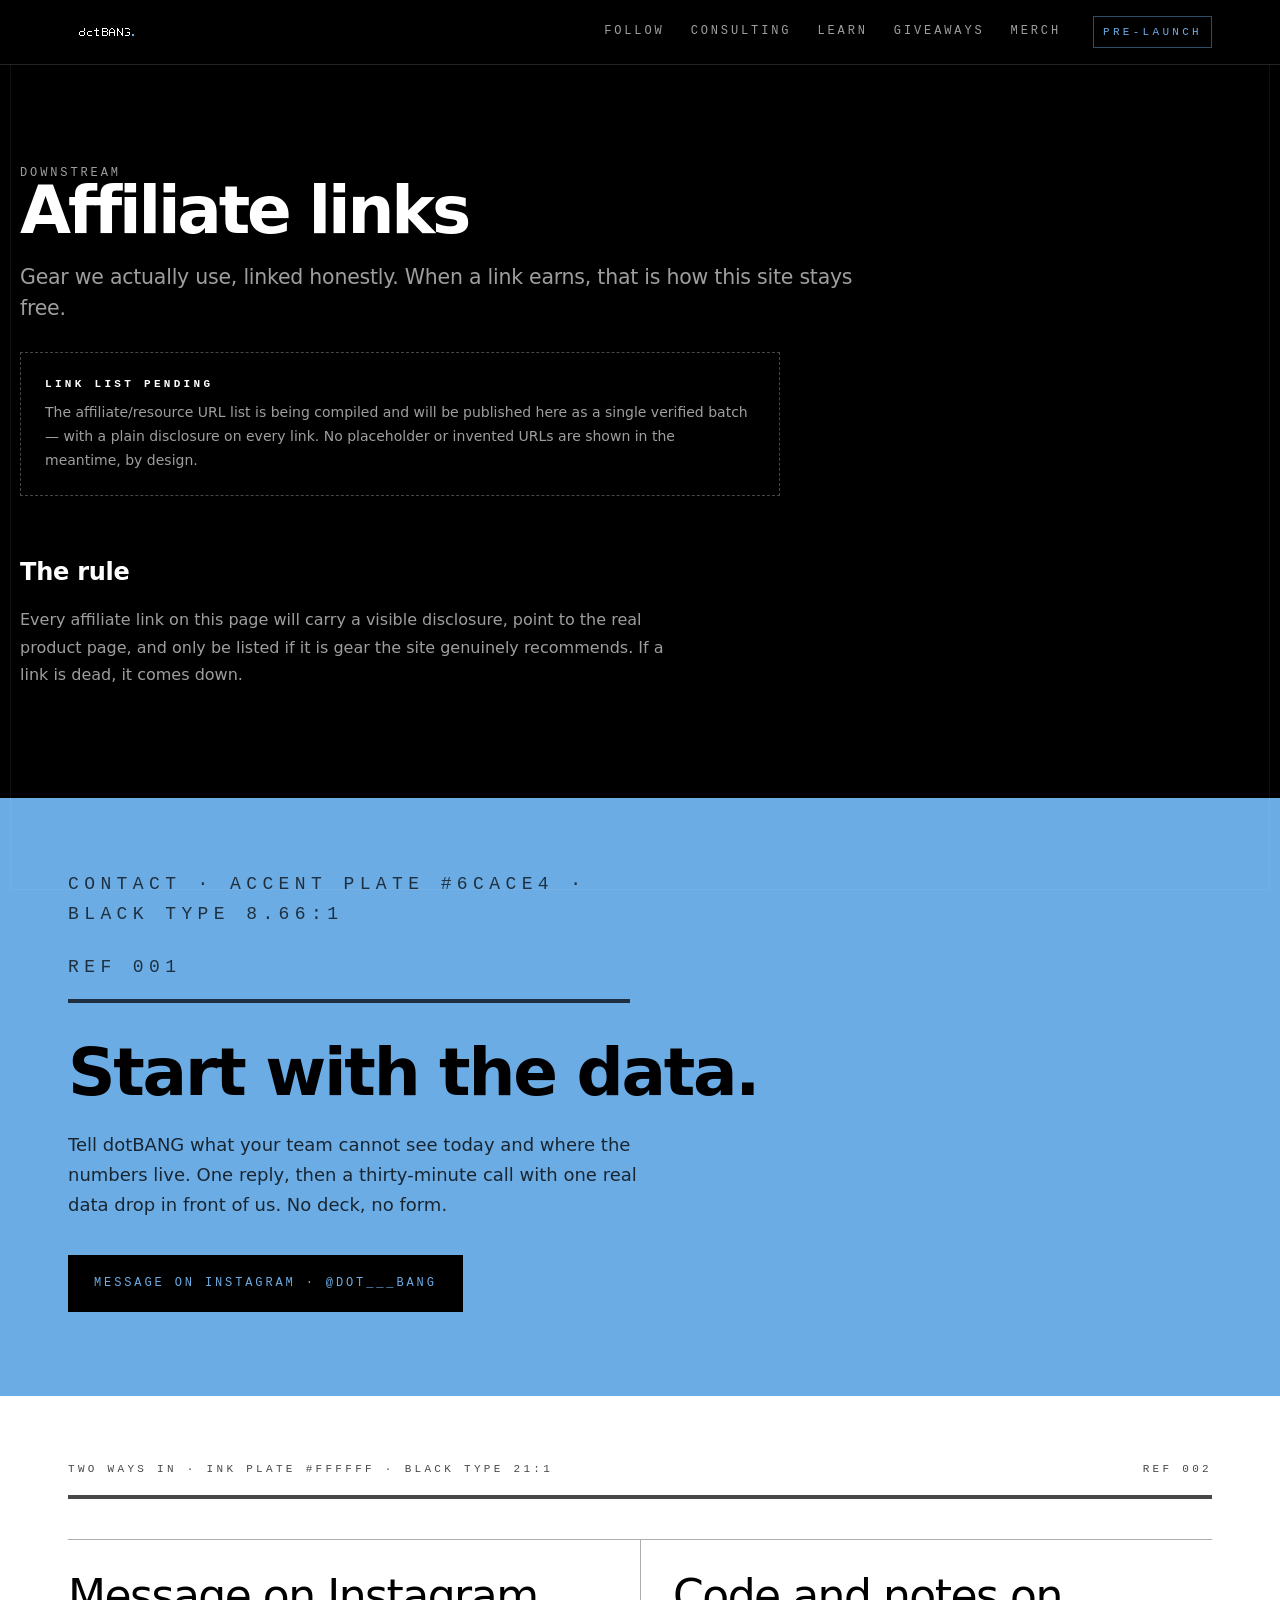
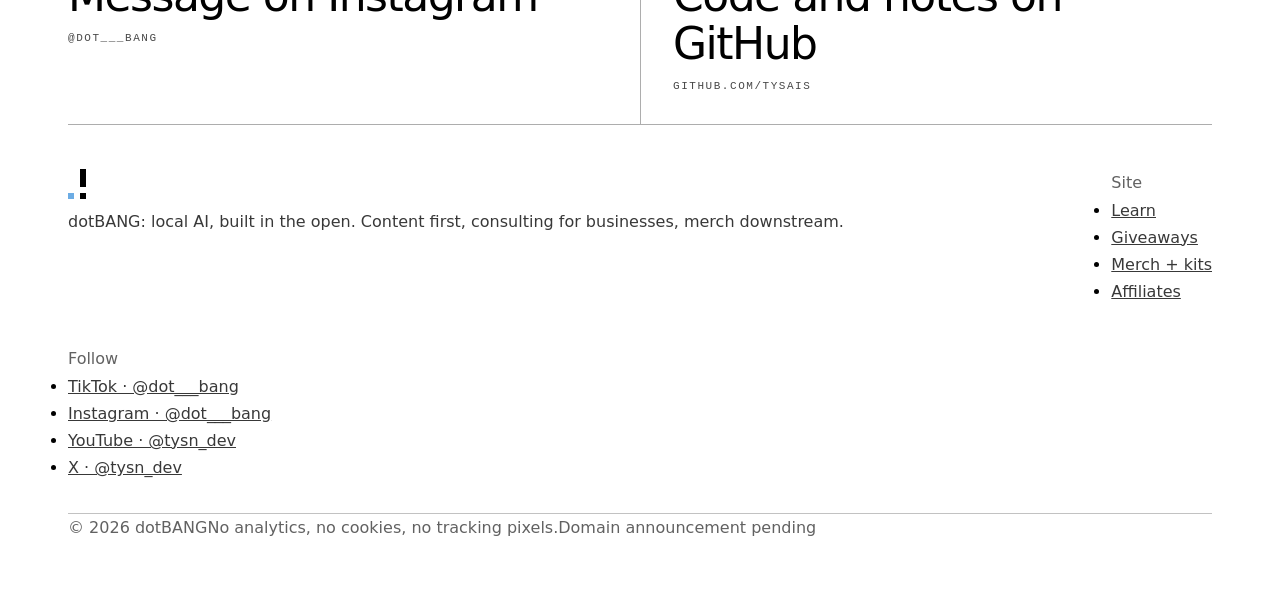
==== commit 33f2f40e: "site: carry the accent-plate + ink-plate closing composition onto the live tree Applies the composit" ====
--- a/pages/affiliates.html
+++ b/pages/affiliates.html
@@ -9,7 +9,7 @@
 <link rel="icon" type="image/svg+xml" href="../assets/favicon.svg">
 <link rel="stylesheet" href="../assets/style.css">
 </head>
-<body>
+<body data-page="affiliates">
 
 <div class="viewfinder" aria-hidden="true"></div>
 
@@ -42,31 +42,53 @@
   <p>Every affiliate link on this page will carry a visible disclosure, point to the real product page, and only be listed if it is gear the site genuinely recommends. If a link is dead, it comes down.</p>
 </main>
 
-<footer class="site-foot">
+  <section class="contact" id="contact">
+    <div class="contact-in">
+      <p class="band-label"><span>Contact · accent plate #6CACE4 · black type 8.66:1</span><span>Ref 001</span></p>
+      <h2>Start with the data.</h2>
+      <p>Tell dotBANG what your team cannot see today and where the numbers live. One reply, then a thirty-minute call with one real data drop in front of us. No deck, no form.</p>
+      <a class="btn-on-accent" href="https://ig.me/m/dot___bang">Message on Instagram · @dot___bang</a>
+    </div>
+  </section>
+  <hr class="ratio-rule">
+
+
+
+
+
+
+<footer class="site-foot plate">
   <div class="wrap foot-in">
-    <div class="foot-brand">
-      <svg class="mark" width="18" height="30" viewBox="0 0 12 20" aria-hidden="true"><rect class="m-dot m-dot-a" x="0" y="16" width="4" height="4"/><rect class="m-stem" x="8" y="0" width="4" height="12"/><rect class="m-dot m-dot-b" x="8" y="16" width="4" height="4"/></svg>
-      <p class="blurb">dotBANG: local AI, built in the open. Content first, consulting for businesses, merch downstream.</p>
+    <p class="band-label"><span>Two ways in · ink plate #FFFFFF · black type 21:1</span><span>Ref 002</span></p>
+    <div class="contact-links">
+      <a href="https://ig.me/m/dot___bang">Message on Instagram<span>@dot___bang</span></a>
+      <a href="https://github.com/TysAIs">Code and notes on GitHub<span>github.com/TysAIs</span></a>
     </div>
-    <div>
-      <p class="foot-h">Site</p>
-      <ul class="foot-links">
-        <li><a href="learn.html">Learn</a></li>
-        <li><a href="giveaways.html">Giveaways</a></li>
-        <li><a href="merch.html">Merch + kits</a></li>
-        <li><a href="affiliates.html">Affiliates</a></li>
-      </ul>
+    <div class="foot-row">
+      <div class="foot-brand">
+        <svg class="mark" width="18" height="30" viewBox="0 0 12 20" aria-hidden="true"><rect class="m-dot m-dot-a" x="0" y="16" width="4" height="4"/><rect class="m-stem" x="8" y="0" width="4" height="12"/><rect class="m-dot m-dot-b" x="8" y="16" width="4" height="4"/></svg>
+        <p class="blurb">dotBANG: local AI, built in the open. Content first, consulting for businesses, merch downstream.</p>
+      </div>
+      <div>
+        <p class="foot-h">Site</p>
+        <ul class="foot-links">
+          <li><a href="learn.html">Learn</a></li>
+          <li><a href="giveaways.html">Giveaways</a></li>
+          <li><a href="merch.html">Merch + kits</a></li>
+          <li><a href="affiliates.html">Affiliates</a></li>
+        </ul>
+      </div>
+      <div>
+        <p class="foot-h">Follow</p>
+        <ul class="foot-links">
+          <li><a href="https://www.tiktok.com/@dot___bang">TikTok · @dot___bang</a></li>
+          <li><a href="https://www.instagram.com/dot___bang">Instagram · @dot___bang</a></li>
+          <li><a href="https://www.youtube.com/@tysn_dev">YouTube · @tysn_dev</a></li>
+          <li><a href="https://x.com/tysn_dev">X · @tysn_dev</a></li>
+        </ul>
+      </div>
     </div>
-    <div>
-      <p class="foot-h">Follow</p>
-      <ul class="foot-links">
-        <li><a href="https://www.tiktok.com/@dot___bang">TikTok · @dot___bang</a></li>
-        <li><a href="https://www.instagram.com/dot___bang">Instagram · @dot___bang</a></li>
-        <li><a href="https://www.youtube.com/@tysn_dev">YouTube · @tysn_dev</a></li>
-        <li><a href="https://x.com/tysn_dev">X · @tysn_dev</a></li>
-      </ul>
-    </div>
-    <div class="foot-note"><span>© 2026 dotBANG</span><span>Domain announcement pending</span></div>
+    <div class="foot-note"><span>© 2026 dotBANG</span><span>No analytics, no cookies, no tracking pixels.</span><span>Domain announcement pending</span></div>
   </div>
 </footer>
 
--- a/assets/style.css
+++ b/assets/style.css
@@ -68,8 +68,10 @@
 .brand .wordmark-img{height:30px;width:auto;image-rendering:pixelated}
 .brand .wordmark{font-family:var(--font-mono);font-size:17px;font-weight:700;
   letter-spacing:.04em;color:var(--ink)}
-.nav{display:flex;gap:26px;margin-left:auto}
-.nav a{font-family:var(--font-mono);font-size:var(--t11-label-s);
+.nav{display:flex;gap:26px;margin-left:auto;overflow-x:auto;scrollbar-width:none}
+.nav::-webkit-scrollbar{display:none}
+.nav a{font-family:var(--font-mono);font-size:var(--t11-label-s);white-space:nowrap;
+  flex:0 0 auto;
   letter-spacing:var(--tr-11);text-transform:uppercase;color:var(--ink-62);
   text-decoration:none;padding:6px 0;border-bottom:1px solid transparent}
 .nav a:hover,.nav a[aria-current="page"]{color:var(--ink);border-bottom-color:var(--signal)}
@@ -122,7 +124,7 @@
   letter-spacing:var(--tr-11);text-transform:uppercase;text-decoration:none;
   padding:14px 20px;border:1px solid var(--ink-28);color:var(--ink)}
 .btn-primary{background:var(--signal);border-color:var(--signal);color:#000;font-weight:700}
-.btn-primary:hover{background:#8FC0EE}
+.btn-primary:hover{opacity:.86}   /* darker accent over the field: same hue, no fifth colour */
 .btn-ghost:hover{border-color:var(--ink)}
 
 .hero-panel{border:1px solid var(--ink-12);background:rgba(0,0,0,.78);
@@ -217,27 +219,66 @@
   display:block;margin-bottom:8px}
 code{font-family:var(--font-mono);font-size:.92em;color:var(--signal)}
 
-/* ---------- glass footer -------------------------------------------------- */
-.site-foot{background:var(--glass);
-  -webkit-backdrop-filter:blur(16px) saturate(1.5);
-  backdrop-filter:blur(16px) saturate(1.5);
-  border-top:1px solid rgba(255,255,255,.14)}
-.foot-in{padding:52px 48px 44px;display:grid;
-  grid-template-columns:1.4fr 1fr 1fr;gap:40px}
-.foot-brand{display:flex;gap:14px;align-items:flex-start}
-.foot-brand .blurb{font-size:var(--t08-body-s);color:var(--ink-62);
-  line-height:var(--lh-08);max-width:26em}
-.foot-h{font-family:var(--font-mono);font-size:var(--t12-micro);
-  letter-spacing:var(--tr-12);text-transform:uppercase;color:var(--ink-56);
-  margin-bottom:16px}
-.foot-links{list-style:none}
-.foot-links li{margin-top:9px}
-.foot-links a{font-size:var(--t08-body-s);color:var(--ink-62);text-decoration:none}
-.foot-links a:hover{color:var(--signal)}
-.foot-note{grid-column:1/-1;border-top:1px solid var(--ink-10);
-  padding-top:20px;font-family:var(--font-mono);font-size:var(--t12-micro);
-  letter-spacing:var(--tr-12);text-transform:uppercase;color:var(--ink-56);
-  display:flex;justify-content:space-between;gap:16px;flex-wrap:wrap}
+/* ==========================================================================
+   CLOSING PLATES — accent plate + ink plate (PALETTE-SPEC-2026-11-05 §1)
+   The accent is 4–14% of every delivered surface and it is carried by a FILLED
+   BLOCK with black type (8.66:1); accent-coloured text alone is 2 orders of
+   magnitude short of the floor. White type on the accent plate is 2.43:1 and is
+   banned, so every colour on the plate is black or an alpha step of black.
+
+   The ink plate closes the page: it is the only white field, black type 21:1.
+   Together the two plates are the ratio control — their mass is tuned per page
+   in the ratio block at the foot of this file. No colour is invented to reach a
+   band; the plates get taller or shorter.
+   ========================================================================== */
+.band-label{display:flex;justify-content:space-between;gap:24px;flex-wrap:wrap;
+  font-family:var(--font-mono);font-size:var(--t12-micro);
+  letter-spacing:var(--tr-12);text-transform:uppercase;
+  padding-bottom:16px;border-bottom:4px solid currentColor;
+  margin:0 0 var(--plate-label-gap,40px)}
+.contact{background:var(--signal);color:#000;border-top:0}
+.contact-in{max-width:1240px;margin:0 auto;
+  padding:var(--plate-t,72px) 48px var(--plate-b,80px)}
+.contact .band-label{color:rgba(0,0,0,.72)}
+.contact h2{font-size:var(--plate-h2,var(--t02-display-2));line-height:1.02;
+  letter-spacing:var(--tr-03);margin:0 0 24px;max-width:20ch;color:#000}
+.contact p{font-size:var(--plate-body,var(--t06-body-l));line-height:var(--lh-06);
+  color:rgba(0,0,0,.78);max-width:52ch;margin:0 0 var(--plate-body-gap,36px)}
+.btn-on-accent{display:inline-block;background:#000;color:var(--signal);
+  font-family:var(--font-mono);font-size:var(--t11-label-s);
+  letter-spacing:var(--tr-11);text-transform:uppercase;text-decoration:none;
+  padding:var(--plate-btn,18px 26px)}
+.btn-on-accent:hover{background:var(--ink);color:#000}
+.ratio-rule{height:4px;background:var(--signal);border:0;margin:0}
+
+/* footer: the ink plate. White field, black type, 21:1. */
+footer.site-foot.plate{background:var(--ink);color:#000;border-top:0;
+  padding:var(--foot-t,64px) 0 var(--foot-b,72px)}
+footer.site-foot.plate .foot-in{display:block;padding:0 48px}
+footer.site-foot.plate .band-label{color:rgba(0,0,0,.72);margin-bottom:var(--foot-label-gap,40px)}
+footer.site-foot.plate .contact-links{display:grid;grid-template-columns:1fr 1fr;gap:0;
+  border-top:1px solid rgba(0,0,0,.32)}
+footer.site-foot.plate .contact-links a{display:block;padding:32px 24px 32px 0;
+  border-bottom:1px solid rgba(0,0,0,.32);color:#000;text-decoration:none;
+  font-size:var(--t03-display-3);font-weight:500;letter-spacing:var(--tr-03);
+  line-height:1.1}
+footer.site-foot.plate .contact-links a + a{padding-left:32px;border-left:1px solid rgba(0,0,0,.32)}
+footer.site-foot.plate .contact-links a span{display:block;font-family:var(--font-mono);
+  font-size:var(--t12-micro);letter-spacing:.14em;text-transform:uppercase;
+  color:rgba(0,0,0,.72);margin-top:12px}
+footer.site-foot.plate .contact-links a:hover{background:rgba(0,0,0,.06)}
+footer.site-foot.plate .foot-row{display:flex;align-items:flex-start;
+  justify-content:space-between;gap:40px;flex-wrap:wrap;margin-top:var(--foot-row-gap,44px)}
+footer.site-foot.plate .foot-brand{color:#000}
+footer.site-foot.plate .foot-brand .mark .m-stem,
+footer.site-foot.plate .foot-brand .mark .m-dot-b{fill:#000}
+footer.site-foot.plate .foot-brand .mark .m-dot-a{fill:var(--signal)}
+footer.site-foot.plate .blurb{color:rgba(0,0,0,.78)}
+footer.site-foot.plate .foot-h{color:rgba(0,0,0,.62)}
+footer.site-foot.plate .foot-links a{color:rgba(0,0,0,.78)}
+footer.site-foot.plate .foot-links a:hover{color:#000}
+footer.site-foot.plate .foot-note{color:rgba(0,0,0,.62);margin-top:var(--foot-note-gap,32px);
+  border-top:1px solid rgba(0,0,0,.24)}
 
 /* ---------- responsive ---------------------------------------------------- */
 @media (max-width:1020px){
@@ -263,6 +304,14 @@
   .stat{border-left:0;border-top:1px solid var(--ink-12);padding:24px 0 20px}
   .stat:first-child{border-top:0}
   section.block,.callout-wrap{padding:72px 0}
-  .foot-in{grid-template-columns:1fr;padding:40px 20px 34px}
+  .foot-in{padding:40px 20px 34px}
+  .contact-in{padding:var(--plate-t-m,56px) 20px var(--plate-b-m,64px)}
+  .contact h2{font-size:var(--t03-display-3)}
+  footer.site-foot.plate{padding:var(--foot-t-m,48px) 0 var(--foot-b-m,56px)}
+  footer.site-foot.plate .foot-in{padding:0 20px}
+  footer.site-foot.plate .contact-links{grid-template-columns:1fr}
+  footer.site-foot.plate .contact-links a + a{padding-left:0;border-left:0}
+  footer.site-foot.plate .contact-links a{font-size:24px}
+  footer.site-foot.plate .foot-note{flex-direction:column;gap:6px}
   .viewfinder{inset:6px}
 }
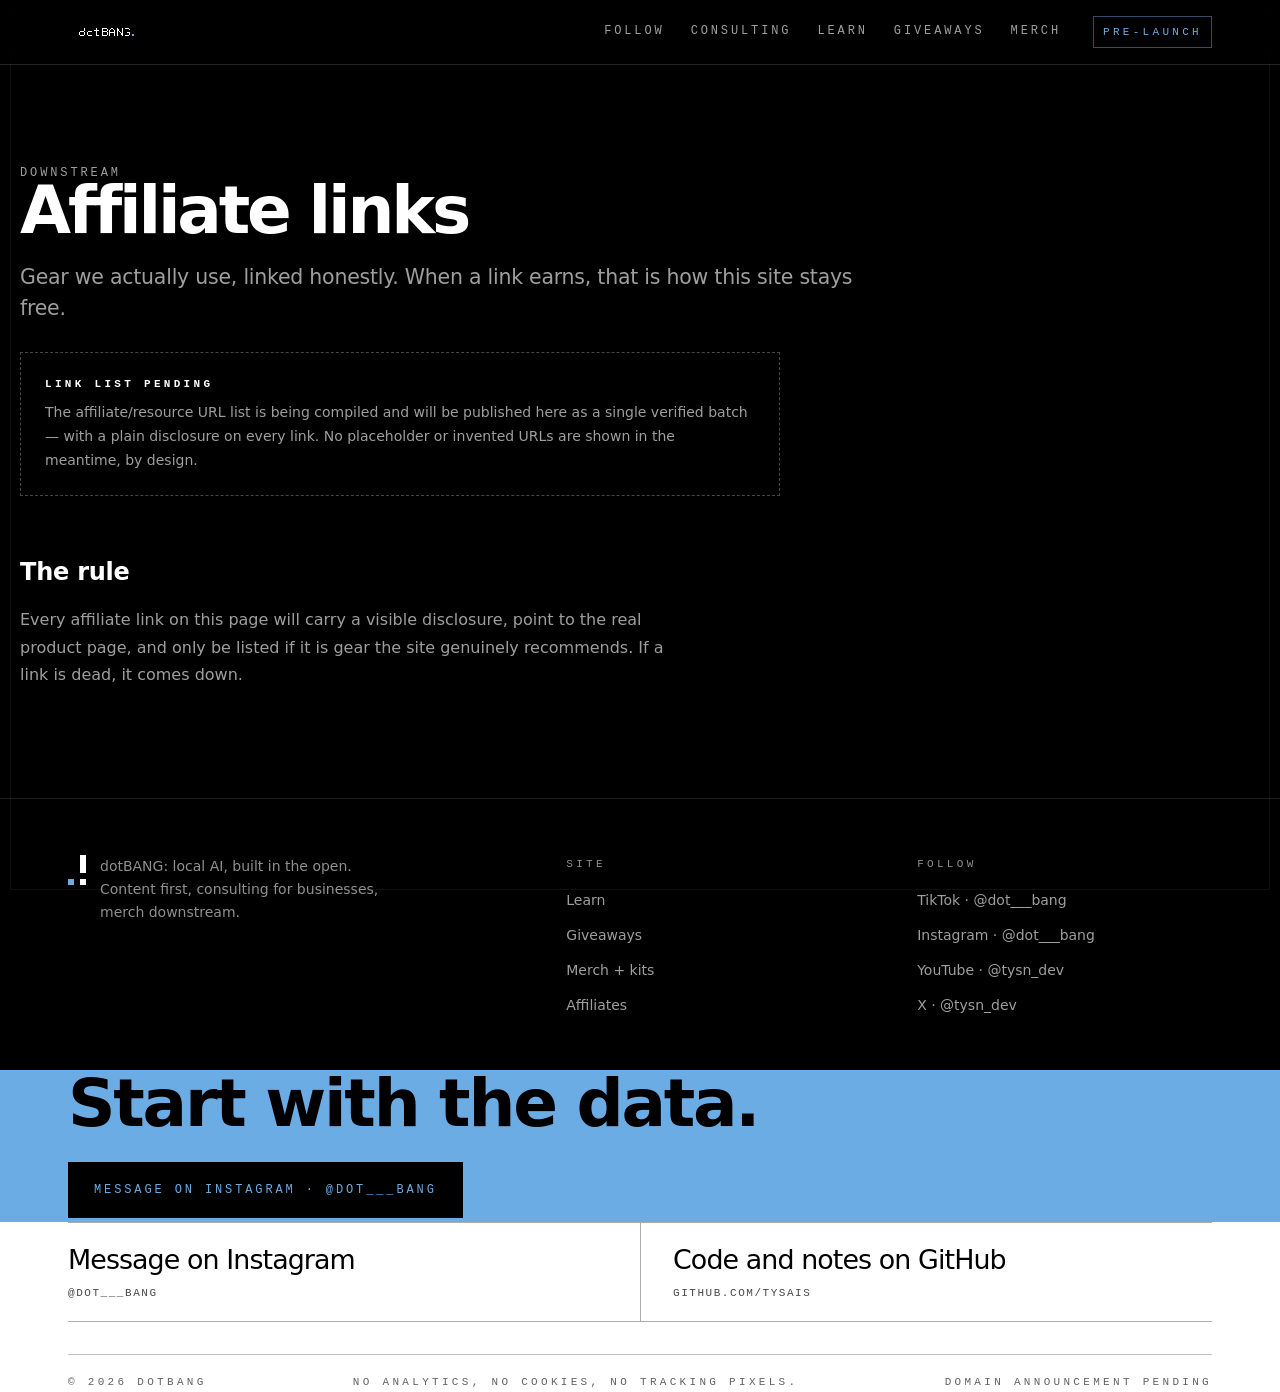
==== commit 16034615: "site: solve the closing bands per page so every surface sits inside the palette bands The plates on " ====
--- a/pages/affiliates.html
+++ b/pages/affiliates.html
@@ -42,30 +42,9 @@
   <p>Every affiliate link on this page will carry a visible disclosure, point to the real product page, and only be listed if it is gear the site genuinely recommends. If a link is dead, it comes down.</p>
 </main>
 
-  <section class="contact" id="contact">
-    <div class="contact-in">
-      <p class="band-label"><span>Contact · accent plate #6CACE4 · black type 8.66:1</span><span>Ref 001</span></p>
-      <h2>Start with the data.</h2>
-      <p>Tell dotBANG what your team cannot see today and where the numbers live. One reply, then a thirty-minute call with one real data drop in front of us. No deck, no form.</p>
-      <a class="btn-on-accent" href="https://ig.me/m/dot___bang">Message on Instagram · @dot___bang</a>
-    </div>
-  </section>
-  <hr class="ratio-rule">
-
-
-
-
-
-
-<footer class="site-foot plate">
-  <div class="wrap foot-in">
-    <p class="band-label"><span>Two ways in · ink plate #FFFFFF · black type 21:1</span><span>Ref 002</span></p>
-    <div class="contact-links">
-      <a href="https://ig.me/m/dot___bang">Message on Instagram<span>@dot___bang</span></a>
-      <a href="https://github.com/TysAIs">Code and notes on GitHub<span>github.com/TysAIs</span></a>
-    </div>
-    <div class="foot-row">
-      <div class="foot-brand">
+  <section class="page-index" aria-label="Site index">
+    <div class="index-in">
+      <div class="index-brand">
         <svg class="mark" width="18" height="30" viewBox="0 0 12 20" aria-hidden="true"><rect class="m-dot m-dot-a" x="0" y="16" width="4" height="4"/><rect class="m-stem" x="8" y="0" width="4" height="12"/><rect class="m-dot m-dot-b" x="8" y="16" width="4" height="4"/></svg>
         <p class="blurb">dotBANG: local AI, built in the open. Content first, consulting for businesses, merch downstream.</p>
       </div>
@@ -88,6 +67,22 @@
         </ul>
       </div>
     </div>
+  </section>
+
+  <section class="contact" id="contact">
+    <div class="contact-in">
+      <h2>Start with the data.</h2>
+      <a class="btn-on-accent" href="https://ig.me/m/dot___bang">Message on Instagram · @dot___bang</a>
+    </div>
+  </section>
+  <hr class="ratio-rule">
+
+<footer class="site-foot plate">
+  <div class="wrap foot-in">
+    <div class="contact-links">
+      <a href="https://ig.me/m/dot___bang">Message on Instagram<span>@dot___bang</span></a>
+      <a href="https://github.com/TysAIs">Code and notes on GitHub<span>github.com/TysAIs</span></a>
+    </div>
     <div class="foot-note"><span>© 2026 dotBANG</span><span>No analytics, no cookies, no tracking pixels.</span><span>Domain announcement pending</span></div>
   </div>
 </footer>
--- a/assets/style.css
+++ b/assets/style.css
@@ -220,16 +220,41 @@
 code{font-family:var(--font-mono);font-size:.92em;color:var(--signal)}
 
 /* ==========================================================================
-   CLOSING PLATES — accent plate + ink plate (PALETTE-SPEC-2026-11-05 §1)
+   PAGE INDEX — the site/follow links, on the field side of the page.
+   On the short pages the footer cannot carry both the link index and the ink
+   plate without pushing white past its 15% ceiling, so the index is a field
+   section and only the two contact links stay on the white plate.
+   ========================================================================== */
+.page-index{border-top:1px solid var(--ink-12);
+  padding:var(--index-t,56px) 0 var(--index-b,52px)}
+.index-in{display:grid;grid-template-columns:minmax(0,1.5fr) minmax(0,1fr) minmax(0,1fr);
+  gap:56px;max-width:1240px;margin:0 auto;padding:0 48px}
+.index-brand{display:flex;gap:14px;align-items:flex-start}
+.index-brand .blurb{font-size:var(--t08-body-s);color:var(--ink-56);
+  line-height:var(--lh-06);max-width:34ch;margin:0}
+.page-index .foot-h{font-family:var(--font-mono);font-size:var(--t12-micro);
+  letter-spacing:var(--tr-12);text-transform:uppercase;color:var(--ink-56)}
+.page-index .foot-links{list-style:none;margin-top:12px}
+.page-index .foot-links li{margin-top:8px}
+.page-index .foot-links a{font-size:var(--t08-body-s);color:var(--ink-62);text-decoration:none}
+.page-index .foot-links a:hover{color:var(--ink)}
+
+/* ==========================================================================
+   CLOSING BANDS — accent band + ink plate (PALETTE-SPEC-2026-11-05 §1, §3)
    The accent is 4–14% of every delivered surface and it is carried by a FILLED
    BLOCK with black type (8.66:1); accent-coloured text alone is 2 orders of
    magnitude short of the floor. White type on the accent plate is 2.43:1 and is
    banned, so every colour on the plate is black or an alpha step of black.
 
    The ink plate closes the page: it is the only white field, black type 21:1.
-   Together the two plates are the ratio control — their mass is tuned per page
-   in the ratio block at the foot of this file. No colour is invented to reach a
-   band; the plates get taller or shorter.
+   Together the two bands are the ratio control. The bands are a fixed pixel
+   height and the ratio is a percentage of the delivered page, so their mass is
+   set per page and per breakpoint in the RATIO TUNING block at the foot of this
+   file — measured against tools/audit_palette.py, not guessed. No colour is
+   invented to reach a band; the bands get taller or shorter.
+
+   Short pages carry the compact form: headline + one action, no band label and
+   no body paragraph. The long home page carries the full form.
    ========================================================================== */
 .band-label{display:flex;justify-content:space-between;gap:24px;flex-wrap:wrap;
   font-family:var(--font-mono);font-size:var(--t12-micro);
@@ -258,9 +283,9 @@
 footer.site-foot.plate .band-label{color:rgba(0,0,0,.72);margin-bottom:var(--foot-label-gap,40px)}
 footer.site-foot.plate .contact-links{display:grid;grid-template-columns:1fr 1fr;gap:0;
   border-top:1px solid rgba(0,0,0,.32)}
-footer.site-foot.plate .contact-links a{display:block;padding:32px 24px 32px 0;
+footer.site-foot.plate .contact-links a{display:block;padding:22px 24px 22px 0;
   border-bottom:1px solid rgba(0,0,0,.32);color:#000;text-decoration:none;
-  font-size:var(--t03-display-3);font-weight:500;letter-spacing:var(--tr-03);
+  font-size:clamp(20px,2.1vw,30px);font-weight:500;letter-spacing:var(--tr-03);
   line-height:1.1}
 footer.site-foot.plate .contact-links a + a{padding-left:32px;border-left:1px solid rgba(0,0,0,.32)}
 footer.site-foot.plate .contact-links a span{display:block;font-family:var(--font-mono);
@@ -277,8 +302,10 @@
 footer.site-foot.plate .foot-h{color:rgba(0,0,0,.62)}
 footer.site-foot.plate .foot-links a{color:rgba(0,0,0,.78)}
 footer.site-foot.plate .foot-links a:hover{color:#000}
-footer.site-foot.plate .foot-note{color:rgba(0,0,0,.62);margin-top:var(--foot-note-gap,32px);
-  border-top:1px solid rgba(0,0,0,.24)}
+footer.site-foot.plate .foot-note{display:flex;flex-wrap:wrap;justify-content:space-between;
+  gap:8px 24px;padding-top:18px;color:rgba(0,0,0,.62);margin-top:var(--foot-note-gap,32px);
+  border-top:1px solid rgba(0,0,0,.24);font-family:var(--font-mono);
+  font-size:var(--t12-micro);letter-spacing:var(--tr-12);text-transform:uppercase}
 
 /* ---------- responsive ---------------------------------------------------- */
 @media (max-width:1020px){
@@ -286,6 +313,14 @@
   .cards.c3{grid-template-columns:1fr}
   .hero-in{grid-template-columns:1fr;gap:44px}
   .hero-panel{max-width:480px}
+}
+/* the middle range carries the compact ink plate: the plate is a fixed pixel
+   band and the bands are a percentage of the page, so on a tablet-sized page
+   the full link index would push white past its ceiling */
+@media (min-width:761px) and (max-width:1100px){
+  footer.site-foot.plate .contact-links a{font-size:20px;padding:16px 20px 16px 0}
+  footer.site-foot.plate .contact-links a + a{padding-left:20px}
+  footer.site-foot.plate .foot-note{margin-top:20px;padding-top:12px}
 }
 @media (max-width:760px){
   .wrap{padding:0 20px}
@@ -305,13 +340,53 @@
   .stat:first-child{border-top:0}
   section.block,.callout-wrap{padding:72px 0}
   .foot-in{padding:40px 20px 34px}
-  .contact-in{padding:var(--plate-t-m,56px) 20px var(--plate-b-m,64px)}
+  .index-in{grid-template-columns:1fr;gap:32px;padding:0 20px}
+  .contact-in{padding:var(--plate-t,32px) 20px var(--plate-b,32px)}
   .contact h2{font-size:var(--t03-display-3)}
-  footer.site-foot.plate{padding:var(--foot-t-m,48px) 0 var(--foot-b-m,56px)}
+  footer.site-foot.plate{padding:var(--foot-t,32px) 0 var(--foot-b,32px)}
   footer.site-foot.plate .foot-in{padding:0 20px}
   footer.site-foot.plate .contact-links{grid-template-columns:1fr}
   footer.site-foot.plate .contact-links a + a{padding-left:0;border-left:0}
-  footer.site-foot.plate .contact-links a{font-size:24px}
-  footer.site-foot.plate .foot-note{flex-direction:column;gap:6px}
+  footer.site-foot.plate .contact-links a{font-size:16px;padding:10px 0}
+  footer.site-foot.plate .contact-links a span{margin-top:4px;font-size:10px}
+  footer.site-foot.plate .foot-note{flex-direction:column;gap:4px;font-size:10px;
+    margin-top:16px;padding-top:12px}
   .viewfinder{inset:6px}
 }
+
+/* ==========================================================================
+   RATIO TUNING — the measured mass of the two closing bands, per delivered
+   surface and per breakpoint. These pairs are padding on the accent band and
+   on the ink plate; they were solved from the rendered page height so each
+   surface lands inside the bands (black 70–80, white 10–15, accent 4–14) at
+   both 1440x900 and 390x844. The audit that proves it is
+   docs/palette-audit-2026-11-05.txt — re-run it after touching these numbers.
+   ========================================================================== */
+/* RATIO-TUNING:BEGIN */
+body[data-page="home"]{--plate-t:80px;--plate-b:80px;--foot-t:110px;--foot-b:110px}
+body[data-page="learn"]{--plate-t:9px;--plate-b:9px;--foot-t:7px;--foot-b:7px}
+body[data-page="merch"]{--plate-t:0px;--plate-b:0px;--foot-t:0px;--foot-b:0px}
+body[data-page="giveaways"]{--plate-t:14px;--plate-b:14px;--foot-t:14px;--foot-b:14px}
+body[data-page="affiliates"]{--plate-t:0px;--plate-b:0px;--foot-t:0px;--foot-b:0px}
+@media (min-width:1021px) and (max-width:1100px){
+  body[data-page="home"]{--plate-t:61px;--plate-b:61px;--foot-t:0px;--foot-b:0px}
+  body[data-page="learn"]{--plate-t:13px;--plate-b:13px;--foot-t:24px;--foot-b:24px}
+  body[data-page="merch"]{--plate-t:6px;--plate-b:6px;--foot-t:11px;--foot-b:11px}
+  body[data-page="giveaways"]{--plate-t:20px;--plate-b:20px;--foot-t:30px;--foot-b:30px}
+  body[data-page="affiliates"]{--plate-t:0px;--plate-b:0px;--foot-t:0px;--foot-b:0px}
+}
+@media (min-width:761px) and (max-width:1020px){
+  body[data-page="home"]{--plate-t:147px;--plate-b:147px;--foot-t:123px;--foot-b:123px}
+  body[data-page="learn"]{--plate-t:21px;--plate-b:21px;--foot-t:7px;--foot-b:7px}
+  body[data-page="merch"]{--plate-t:9px;--plate-b:9px;--foot-t:0px;--foot-b:0px}
+  body[data-page="giveaways"]{--plate-t:27px;--plate-b:27px;--foot-t:13px;--foot-b:13px}
+  body[data-page="affiliates"]{--plate-t:5px;--plate-b:5px;--foot-t:0px;--foot-b:0px}
+}
+@media (max-width:760px){
+  body[data-page="home"]{--plate-t:155px;--plate-b:155px;--foot-t:63px;--foot-b:63px}
+  body[data-page="learn"]{--plate-t:64px;--plate-b:64px;--foot-t:1px;--foot-b:1px}
+  body[data-page="merch"]{--plate-t:49px;--plate-b:49px;--foot-t:0px;--foot-b:0px}
+  body[data-page="giveaways"]{--plate-t:71px;--plate-b:71px;--foot-t:5px;--foot-b:5px}
+  body[data-page="affiliates"]{--plate-t:32px;--plate-b:32px;--foot-t:0px;--foot-b:0px}
+}
+/* RATIO-TUNING:END */
